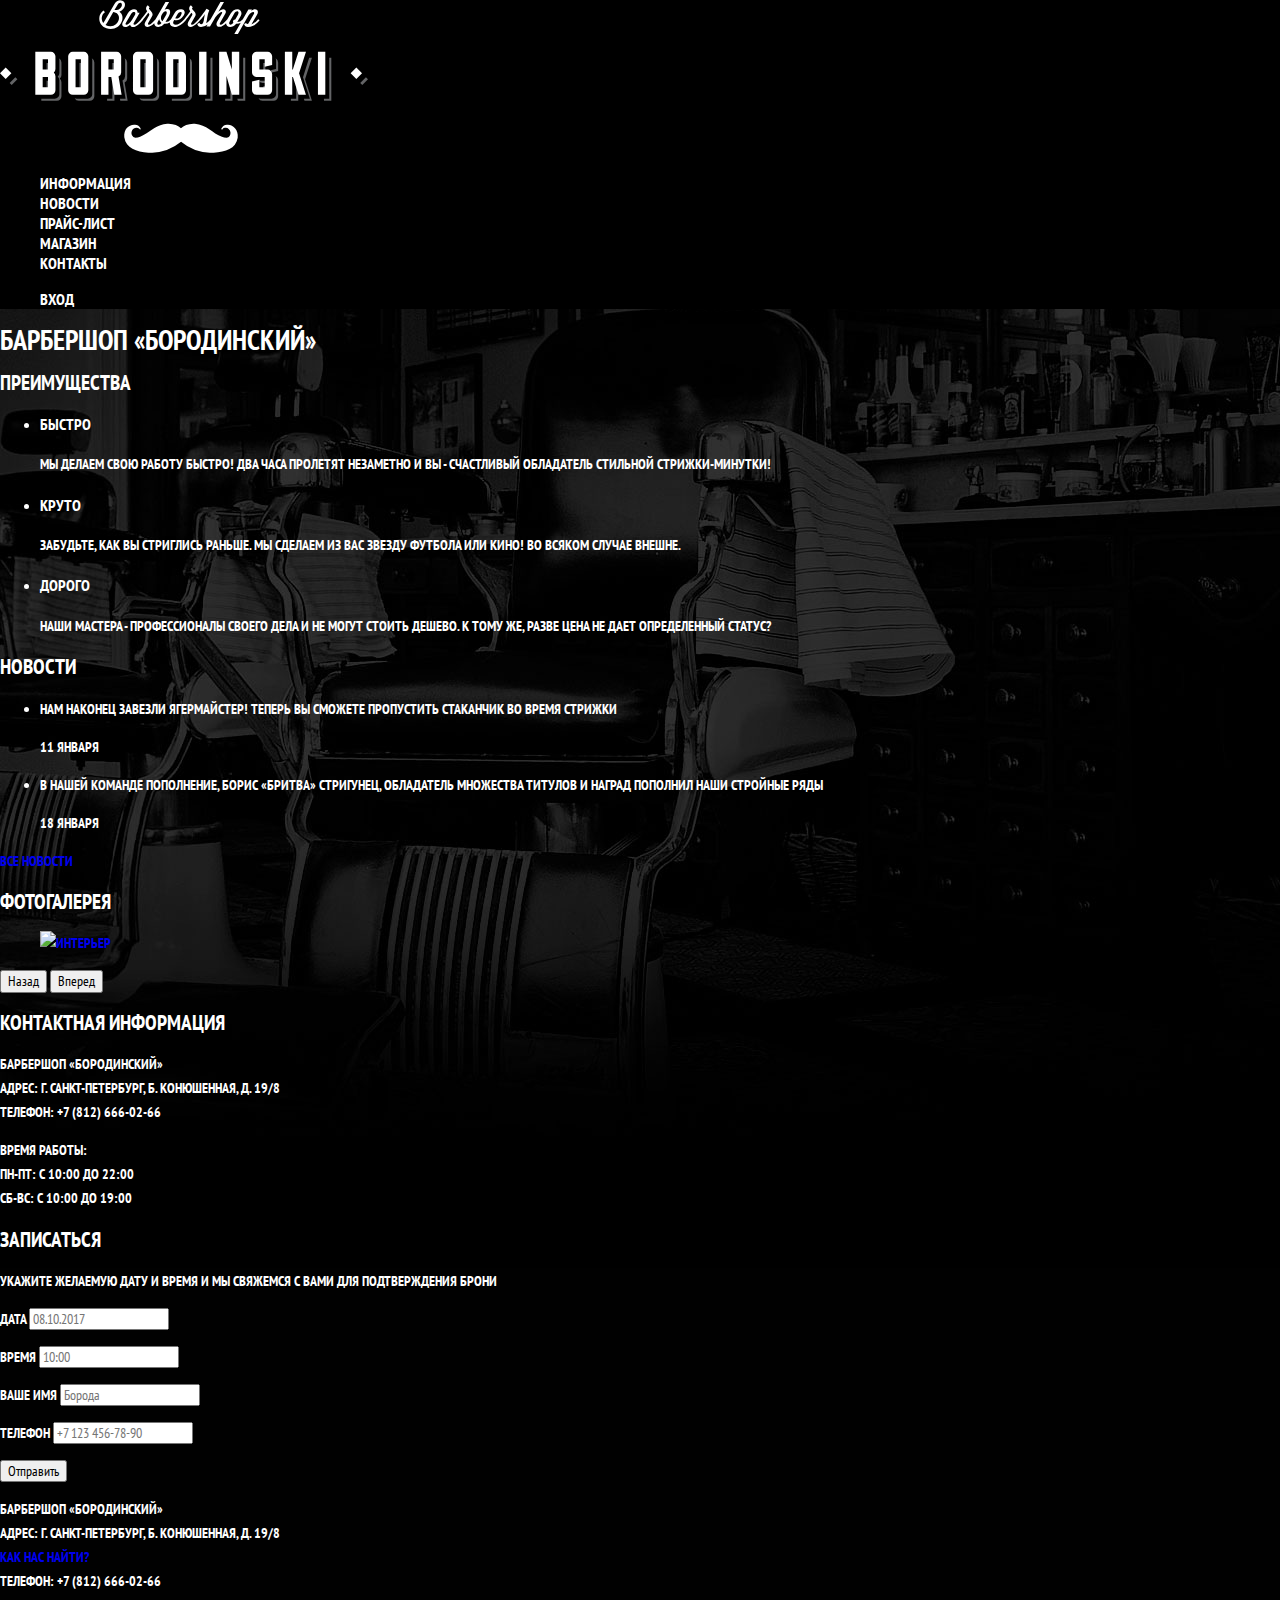
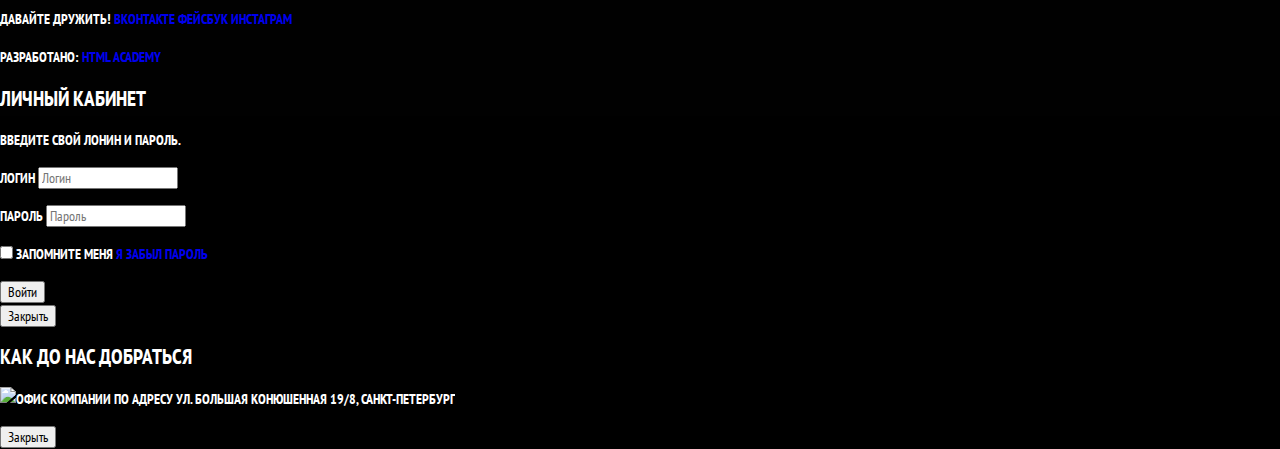
==== beards/index.html @ 330dd4fc "start css" ====
<!DOCTYPE html>
<html lang="ru">
    <head>
        <meta charset="utf-8">
        <title>Барбершоп Бородинский</title>
        <link href="https://fonts.googleapis.com/css?family=PT+Sans+Narrow:400,700&display=swap&subset=cyrillic" rel="stylesheet">
        <link href="css/normalize.css" rel="stylesheet">
        <link href="css/style.css" rel="stylesheet">
    </head>
    <body>
        <header class="main-header">
          <nav class="main-navigation">
              <a class="main-header-logo"> 
                <img src="img/index-logo.svg" width="368" height="153" alt="Логотип барбершопа «Бородинский»">
              </a>
              <ul class="site-navigation">
                  <li><a href="info.html">Информация</a></li>
                  <li><a href="news.html">Новости</a></li>
                  <li><a href="price.html">Прайс-лист</a></li>
                  <li><a href="catalog.html">Магазин</a></li>
                  <li><a href="contacts.html">Контакты</a></li>
              </ul>
              <ul class="user-navigation">
                  <li class="login-link"><a class="login-link" href="login.html">Вход</a></li>
              </ul>
          </nav>
           
        </header>
        <main class="container">
            
            <h1 class="visually-hidden">Барбершоп «Бородинский»</h1>
            
            <section class="features">
                <h2 class="visually-hidden">Преимущества</h2>
                <ul class="features-list">
                    <li class="features-item">
                        <h3>Быстро</h3>
                        <p>Мы делаем свою работу быстро! Два часа пролетят незаметно и вы - счастливый обладатель стильной стрижки-минутки!</p>
                    </li>
                     <li class="features-item">
                        <h3>Круто</h3>
                        <p>Забудьте, как вы стриглись раньше. Мы сделаем из вас звезду футбола или кино! Во всяком случае внешне.</p>
                    </li>
                     <li class="features-item">
                        <h3>Дорого</h3>
                        <p>Наши мастера - профессионалы своего дела и не могут стоить дешево. К тому же, разве цена не дает определенный статус?</p>
                    </li>
                </ul>
            </section>
            
            <section class="news">
            <h2>Новости</h2>
            <ul class="news-list">
                <li class="news-item">
                    <p>Нам наконец завезли Ягермайстер! Теперь вы сможете пропустить стаканчик во время стрижки</p>
                    <time datetime="2016-01-11">11 января</time>
                </li>
                <li class="news-item">
                    <p>В нашей команде пополнение, Борис «Бритва» Стригунец, обладатель множества титулов и наград пополнил наши стройные ряды</p>
                    <time datetime="2016-01-18">18 января</time>
                </li>
            </ul>
                <a class="button" href="news.html">Все новости</a>
            </section>
       
            <section class="gallery">
                <h2>Фотогалерея</h2>
                <figure class="gallery-content">
                    <a href="#"><img src="img/studio.jpg" width="286" height="164" alt="Интерьер"></a> 
                </figure>
                <button class="button gallery-button gallery-button-back" type="button">Назад</button>
                <button class="button gallery-button gallery-button-next" type="button">Вперед</button>
            </section>
            
            <section class="contacts">
                <h2>Контактная информация</h2>
                <p>
                    Барбершоп «Бородинский»<br>
                    Адрес: г. Санкт-Петербург, Б. Конюшенная, д. 19/8<br>
                    Телефон: +7 (812) 666-02-66
                </p>
                <p>
                    Время работы:<br>
                    пн-пт: с 10:00 до 22:00<br>
                    сб-вс: с 10:00 до 19:00
                </p>
            </section>
            
            <section class="appointment">
                <h2>Записаться</h2>
                <p class="appointment-info">
                    Укажите желаемую дату и время и мы свяжемся с вами для подтверждения брони
                </p>
                <form class="appointment-form" action="https://echo.htmlacademy.ru" method="post">
                    <p class="appointment-item">
                        <label for="appointment-date">Дата</label>
                        <input id="appointment-date" type="text" name="date" value="" placeholder="08.10.2017">
                    </p>
                    <p class="appointment-item">
                        <label for="appointment-time">Время</label>
                        <input id="appointment-time" type="text" name="time" value="" placeholder="10:00">
                    </p>
                    <p class="appointment-item">
                        <label for="appointment-name">Ваше имя</label>
                        <input id="appointment-name" type="text" name="name" value="" placeholder="Борода">
                    </p>
                    <p class="appointment-item">
                        <label for="appointment-phone">Телефон</label>
                        <input id="appointment-phone" type="tel" name="phone" value="" placeholder="+7 123 456-78-90">
                    </p>
                    <button class="button" type="submit">Отправить</button>
                </form>
            </section>
        </main>
        <footer class="main-footer">
            <p class="footer-contacts">
                Барбершоп «Бородинский»<br>
                Адрес: г. Санкт-Петербург, Б. Конюшенная, д. 19/8<br>
                <a href="map.html">Как нас найти?</a><br>
                Телефон: +7 (812) 666-02-66
            </p> 
            <div class="footer-social">
                <b>Давайте дружить!</b>
                <a class="social-button" href="#">Вконтакте</a>
                <a class="social-button" href="#">Фейсбук</a>
                <a class="social-button" href="#">Инстаграм</a>
            </div>
            <p class="footer-copyright">
                <b>Разработано:</b>
                <a class="button" href="https://htmlacademy.ru">HTML Academy</a>
            </p>
        </footer>
        <section class="modal modal-login">
            <h2>Личный кабинет</h2>
            <p>Введите свой лонин и пароль.</p>
            <form class="login-form" action="https://echo.htmlacademy.ru" method="post"> 
                <p>
                    <label class="visually-hidden" for="user-login">Логин</label>
                    <input class="login-icon-user" id="user-login" type="text" name="login" placeholder="Логин">
                </p>
                <p>
                    <label class="visually-hidden" for="user-password">Пароль</label> 
                    <input class="login-icon-passsword" id="user-password" type="password" name="password" placeholder="Пароль" >
                </p>
                <p class="login-password-info">
                    <label class="login-checkbox">
                    <input type="checkbox" name="remember" class="visually-hidden">
                    <span class="checkbox-indicator"></span>
                    Запомните меня</label>
                <a class="restore" href="#">Я забыл пароль</a>
                </p>
                <button class="button" type="submit">Войти</button>
            </form>
            <button class="modal-close" type="button">Закрыть</button>
        </section>
        
         <section class="modal modal-map">
            <h2 class="visually-hidden">Как до нас добраться</h2>
             <p>
                 <img src="img/map.jpg" width="780" height="560" alt="Офис компании по адресу ул. Большая конюшенная 19/8, Санкт-Петербург">
             </p>
            <button class="modal-close" type="button">Закрыть</button>
        </section>
    </body>
</html>
---- beards/css/style.css ----
body {
    margin: 0;
    padding: 0;
    
    font-family: "PT Sans Narrow", Arial, sans-serif;
    font-size: 14px;
    line-height: 24px;
    font-weight: 700;
    color: #ffffff;
    text-transform: uppercase;
    
    background-color: #000000;
    background-image: url("../img/bg.jpg");
    background-position: top center;
    background-repeat: no-repeat;
}
    
a {
    text-decoration: none;
}

.main-navigation {
    font-size: 16px;
    line-height: 20px;
    color: #ffffff;
    
    background-color: #000000;
}

.site-navigation,
.user-navigation {
    list-style: none;
}

.site-navigation a,
.user-navigation a {
    color: #ffffff;
}

.site-navigation a:hover,
.site-navigation a:focus,
.user-navigation a:hover,
.user-navigation a:focus {
    background-color: #242424;
}
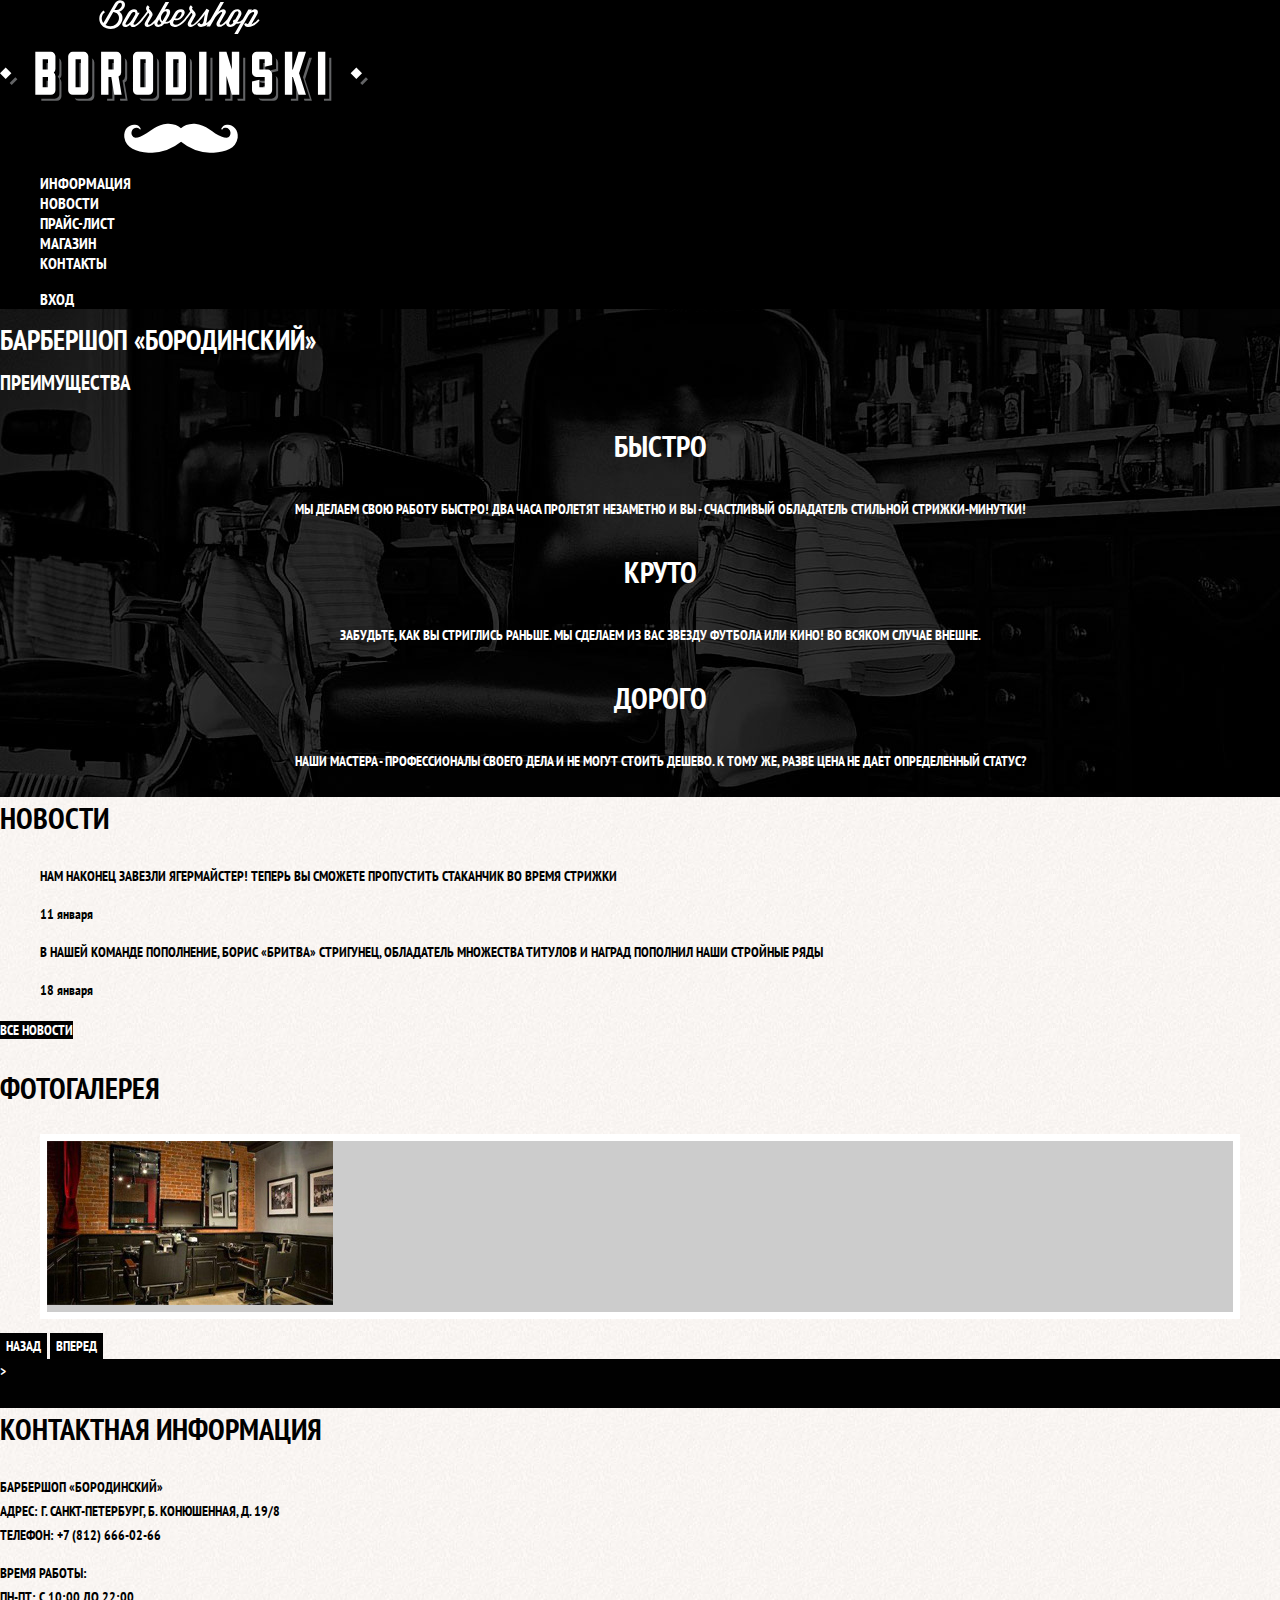
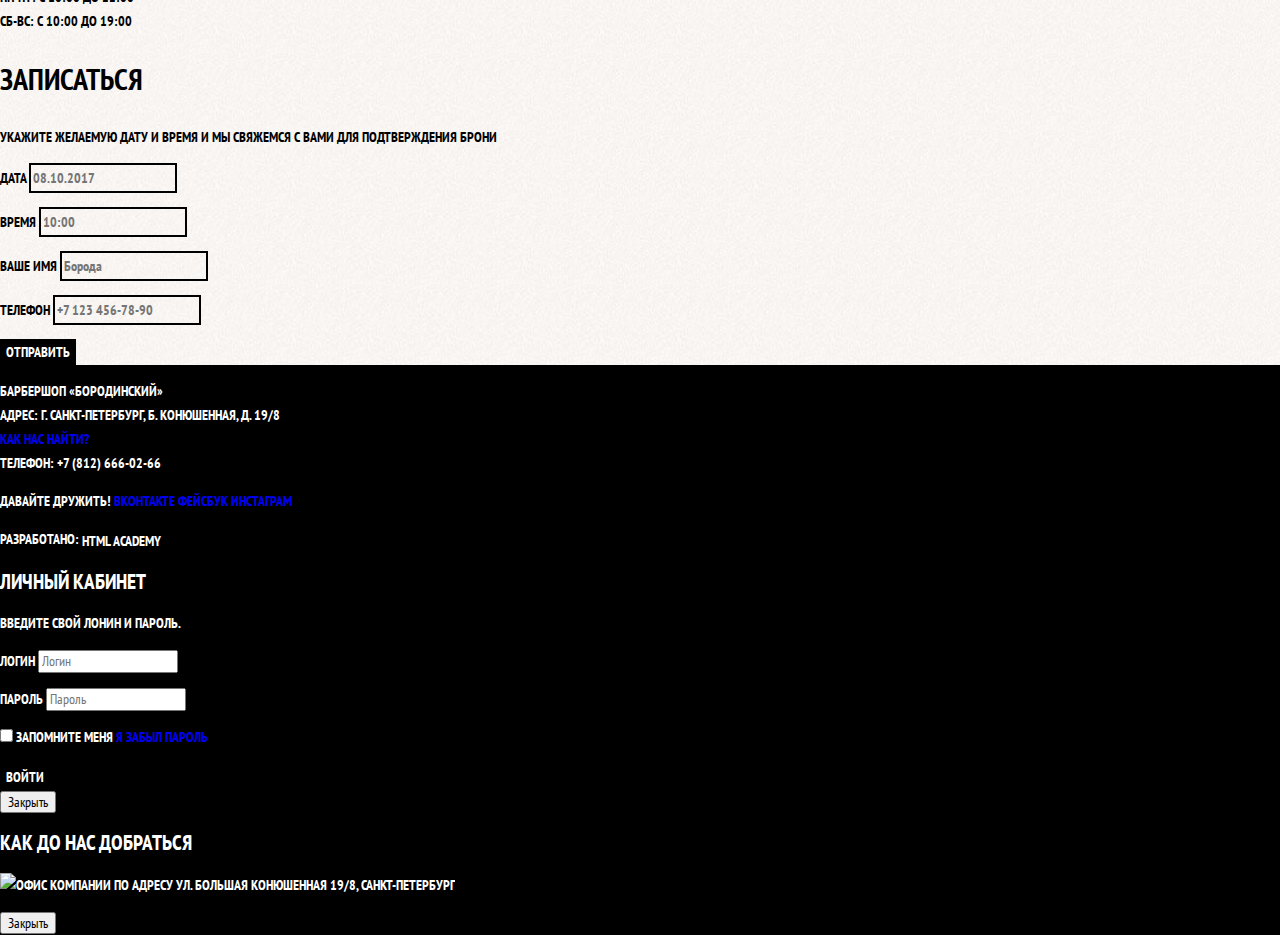
==== commit 1d13e4f4: "css1-2" ====
--- a/beards/index.html
+++ b/beards/index.html
@@ -48,6 +48,7 @@
                 </ul>
             </section>
             
+        <div class="index-columns">    
             <section class="news">
             <h2>Новости</h2>
             <ul class="news-list">
@@ -71,7 +72,8 @@
                 <button class="button gallery-button gallery-button-back" type="button">Назад</button>
                 <button class="button gallery-button gallery-button-next" type="button">Вперед</button>
             </section>
-            
+        </div>> 
+        <div class="index-columns">   
             <section class="contacts">
                 <h2>Контактная информация</h2>
                 <p>
@@ -111,6 +113,7 @@
                     <button class="button" type="submit">Отправить</button>
                 </form>
             </section>
+            </div>
         </main>
         <footer class="main-footer">
             <p class="footer-contacts">
--- a/beards/css/style.css
+++ b/beards/css/style.css
@@ -17,6 +17,23 @@
     
 a {
     text-decoration: none;
+}
+
+.button {
+    font: inherit;
+    text-align: center;
+    color: #ffffff;
+    vertical-align: middle;
+    text-transform: uppercase;
+
+    background-color: #000000;
+    border: none;
+}
+
+.button:hover,
+.button:focus,
+.button:active {
+    background-color: #663d15;
 }
 
 .main-navigation {
@@ -42,4 +59,55 @@
 .user-navigation a:hover,
 .user-navigation a:focus {
     background-color: #242424;
+}
+
+.features-list {
+    list-style: none;
+}
+
+.features-item {
+    text-align: center;
+}
+
+.features-item h3{
+    font-size: 30px;
+    line-height: 42px;
+}
+
+.index-columns {
+    color: #000000;
+
+    background-color: #f8f5f2;
+    background-image: url("../img/pattern-light.jpg");
+    background-position: 0 0;
+    background-repeat: repeat;
+}
+
+.index-columns h2 {
+    font-size: 30px;
+    line-height: 42px;
+}
+
+.news-list {
+    list-style: none;
+}
+
+.news-item time {
+    text-transform: none;
+}
+
+.gallery-content {
+    background-color: #cccccc;
+    border: 7px solid #ffffff;
+}
+
+.appointment-item input {
+    font:inherit;
+
+    background-color: transparent;
+    border: 2px solid #000000;
+}
+
+.appointment-item input:focus {
+    border-color: #663d15;
 }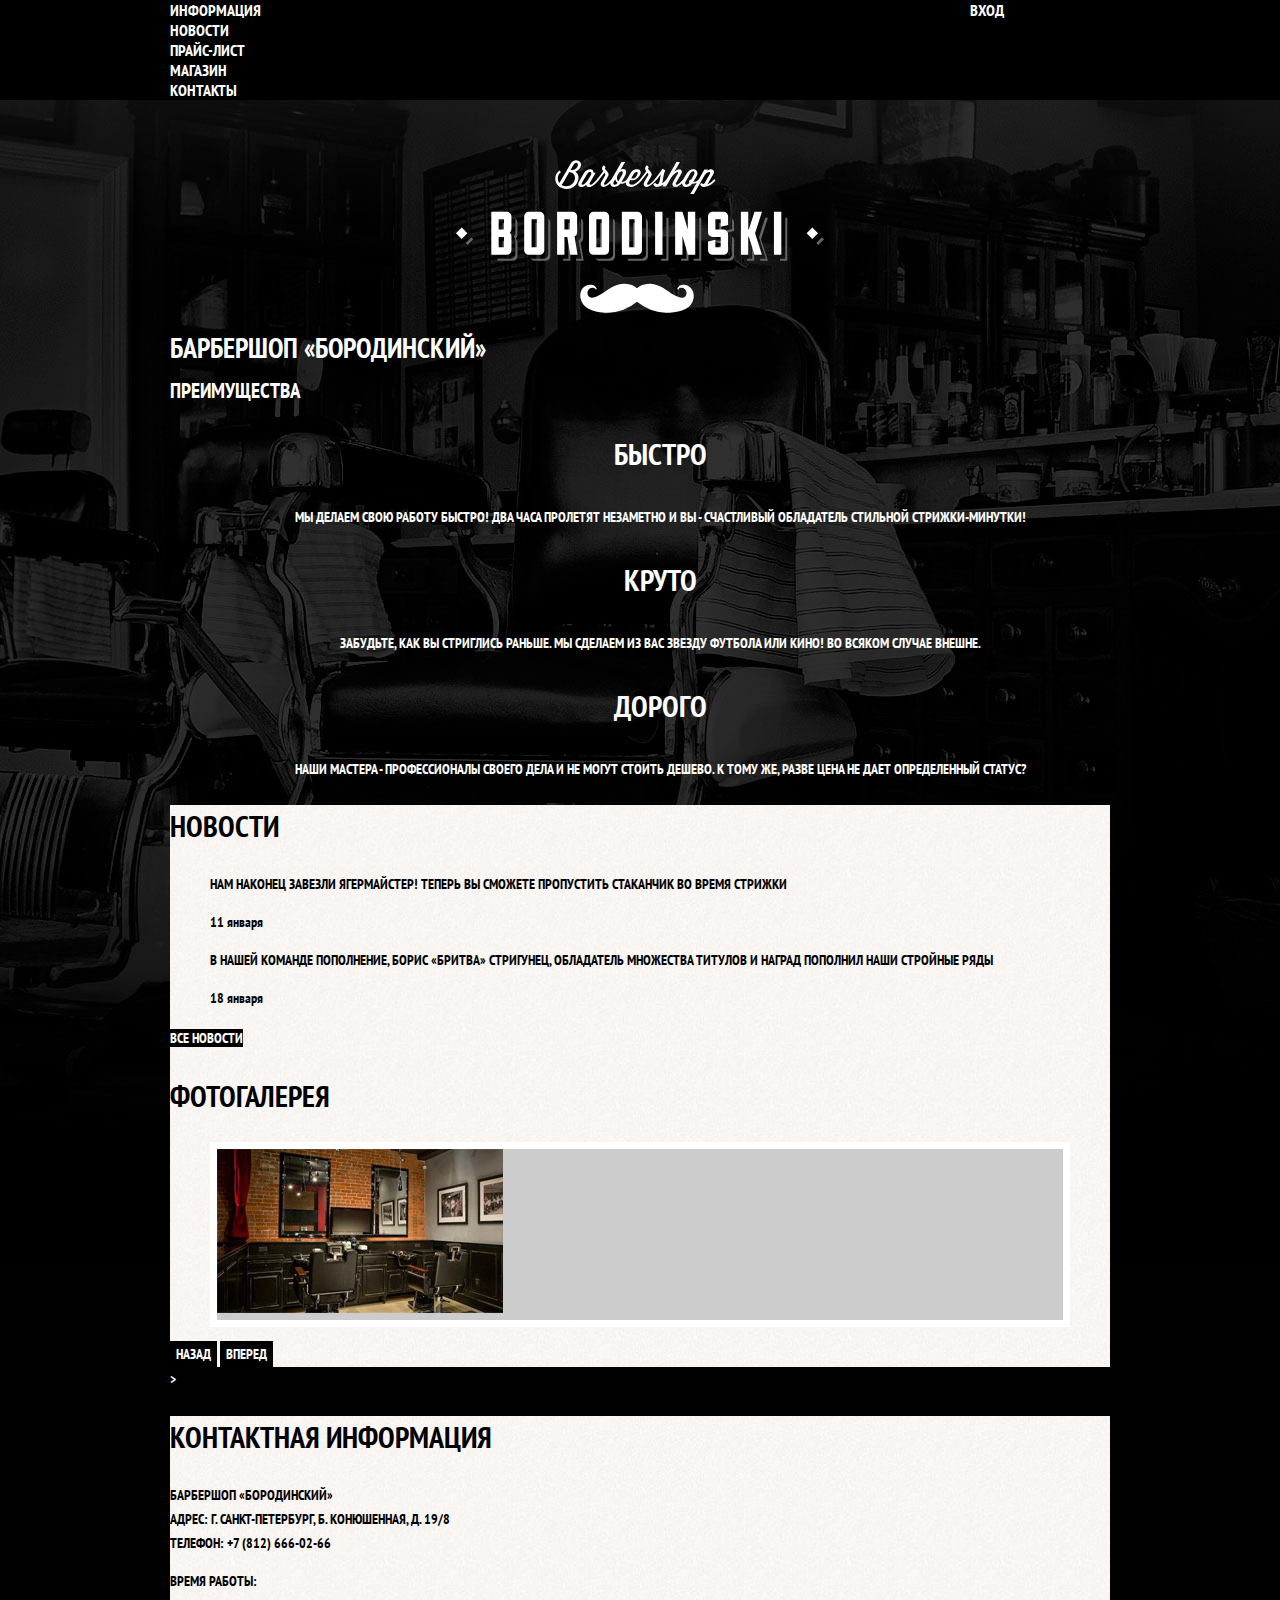
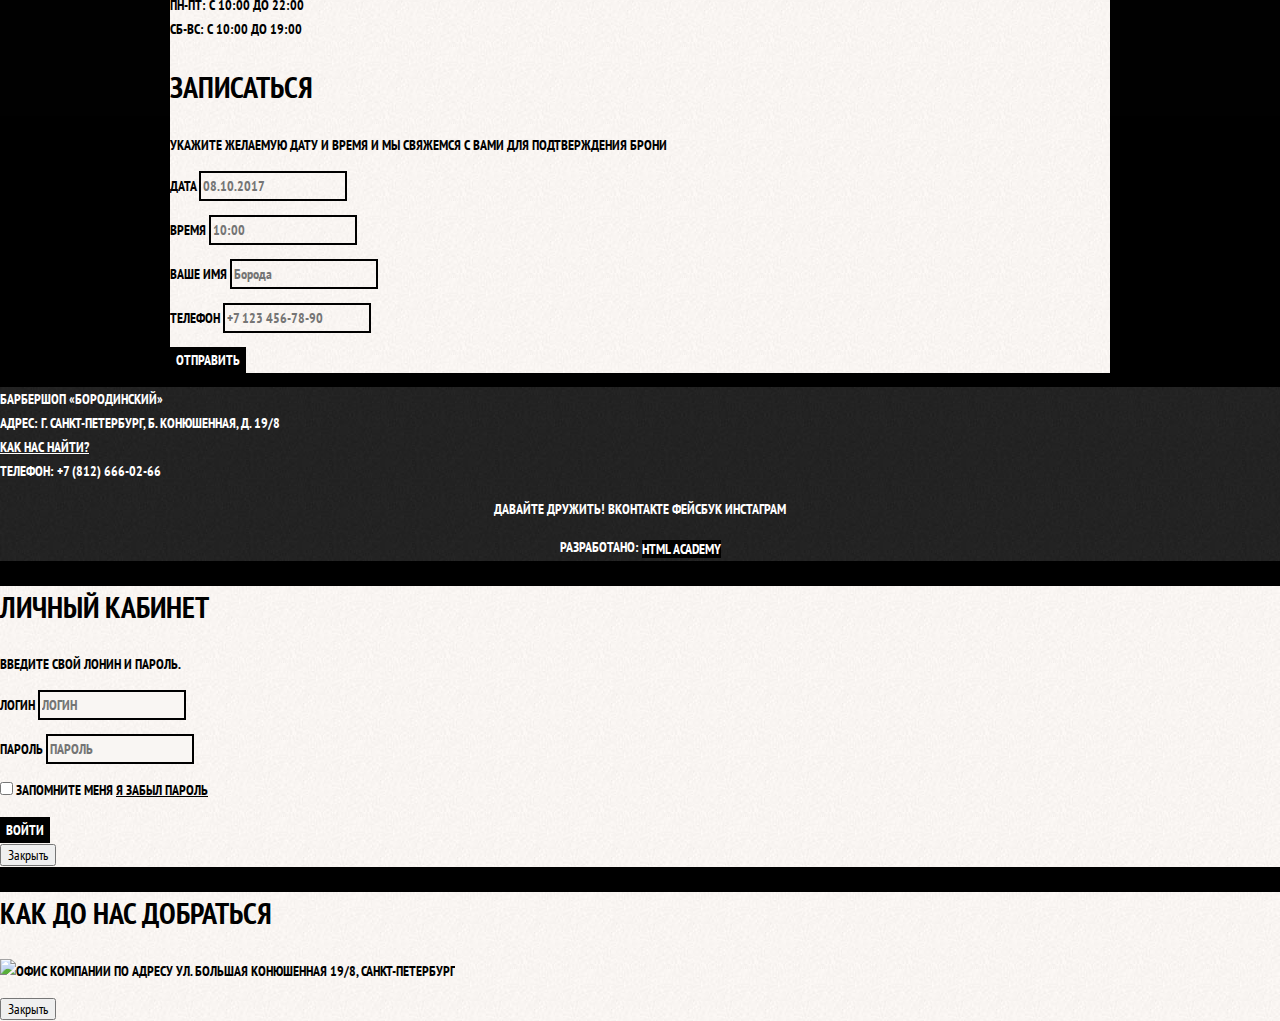
==== commit 02cd7c50: "flex1" ====
--- a/beards/index.html
+++ b/beards/index.html
@@ -1,168 +1,259 @@
 <!DOCTYPE html>
 <html lang="ru">
-    <head>
-        <meta charset="utf-8">
-        <title>Барбершоп Бородинский</title>
-        <link href="https://fonts.googleapis.com/css?family=PT+Sans+Narrow:400,700&display=swap&subset=cyrillic" rel="stylesheet">
-        <link href="css/normalize.css" rel="stylesheet">
-        <link href="css/style.css" rel="stylesheet">
-    </head>
-    <body>
-        <header class="main-header">
-          <nav class="main-navigation">
-              <a class="main-header-logo"> 
-                <img src="img/index-logo.svg" width="368" height="153" alt="Логотип барбершопа «Бородинский»">
-              </a>
-              <ul class="site-navigation">
-                  <li><a href="info.html">Информация</a></li>
-                  <li><a href="news.html">Новости</a></li>
-                  <li><a href="price.html">Прайс-лист</a></li>
-                  <li><a href="catalog.html">Магазин</a></li>
-                  <li><a href="contacts.html">Контакты</a></li>
-              </ul>
-              <ul class="user-navigation">
-                  <li class="login-link"><a class="login-link" href="login.html">Вход</a></li>
-              </ul>
-          </nav>
-           
-        </header>
-        <main class="container">
-            
-            <h1 class="visually-hidden">Барбершоп «Бородинский»</h1>
-            
-            <section class="features">
-                <h2 class="visually-hidden">Преимущества</h2>
-                <ul class="features-list">
-                    <li class="features-item">
-                        <h3>Быстро</h3>
-                        <p>Мы делаем свою работу быстро! Два часа пролетят незаметно и вы - счастливый обладатель стильной стрижки-минутки!</p>
-                    </li>
-                     <li class="features-item">
-                        <h3>Круто</h3>
-                        <p>Забудьте, как вы стриглись раньше. Мы сделаем из вас звезду футбола или кино! Во всяком случае внешне.</p>
-                    </li>
-                     <li class="features-item">
-                        <h3>Дорого</h3>
-                        <p>Наши мастера - профессионалы своего дела и не могут стоить дешево. К тому же, разве цена не дает определенный статус?</p>
-                    </li>
-                </ul>
-            </section>
-            
-        <div class="index-columns">    
-            <section class="news">
-            <h2>Новости</h2>
-            <ul class="news-list">
-                <li class="news-item">
-                    <p>Нам наконец завезли Ягермайстер! Теперь вы сможете пропустить стаканчик во время стрижки</p>
-                    <time datetime="2016-01-11">11 января</time>
-                </li>
-                <li class="news-item">
-                    <p>В нашей команде пополнение, Борис «Бритва» Стригунец, обладатель множества титулов и наград пополнил наши стройные ряды</p>
-                    <time datetime="2016-01-18">18 января</time>
-                </li>
-            </ul>
-                <a class="button" href="news.html">Все новости</a>
-            </section>
-       
-            <section class="gallery">
-                <h2>Фотогалерея</h2>
-                <figure class="gallery-content">
-                    <a href="#"><img src="img/studio.jpg" width="286" height="164" alt="Интерьер"></a> 
-                </figure>
-                <button class="button gallery-button gallery-button-back" type="button">Назад</button>
-                <button class="button gallery-button gallery-button-next" type="button">Вперед</button>
-            </section>
-        </div>> 
-        <div class="index-columns">   
-            <section class="contacts">
-                <h2>Контактная информация</h2>
-                <p>
-                    Барбершоп «Бородинский»<br>
-                    Адрес: г. Санкт-Петербург, Б. Конюшенная, д. 19/8<br>
-                    Телефон: +7 (812) 666-02-66
-                </p>
-                <p>
-                    Время работы:<br>
-                    пн-пт: с 10:00 до 22:00<br>
-                    сб-вс: с 10:00 до 19:00
-                </p>
-            </section>
-            
-            <section class="appointment">
-                <h2>Записаться</h2>
-                <p class="appointment-info">
-                    Укажите желаемую дату и время и мы свяжемся с вами для подтверждения брони
-                </p>
-                <form class="appointment-form" action="https://echo.htmlacademy.ru" method="post">
-                    <p class="appointment-item">
-                        <label for="appointment-date">Дата</label>
-                        <input id="appointment-date" type="text" name="date" value="" placeholder="08.10.2017">
-                    </p>
-                    <p class="appointment-item">
-                        <label for="appointment-time">Время</label>
-                        <input id="appointment-time" type="text" name="time" value="" placeholder="10:00">
-                    </p>
-                    <p class="appointment-item">
-                        <label for="appointment-name">Ваше имя</label>
-                        <input id="appointment-name" type="text" name="name" value="" placeholder="Борода">
-                    </p>
-                    <p class="appointment-item">
-                        <label for="appointment-phone">Телефон</label>
-                        <input id="appointment-phone" type="tel" name="phone" value="" placeholder="+7 123 456-78-90">
-                    </p>
-                    <button class="button" type="submit">Отправить</button>
-                </form>
-            </section>
-            </div>
-        </main>
-        <footer class="main-footer">
-            <p class="footer-contacts">
-                Барбершоп «Бородинский»<br>
-                Адрес: г. Санкт-Петербург, Б. Конюшенная, д. 19/8<br>
-                <a href="map.html">Как нас найти?</a><br>
-                Телефон: +7 (812) 666-02-66
-            </p> 
-            <div class="footer-social">
-                <b>Давайте дружить!</b>
-                <a class="social-button" href="#">Вконтакте</a>
-                <a class="social-button" href="#">Фейсбук</a>
-                <a class="social-button" href="#">Инстаграм</a>
-            </div>
-            <p class="footer-copyright">
-                <b>Разработано:</b>
-                <a class="button" href="https://htmlacademy.ru">HTML Academy</a>
-            </p>
-        </footer>
-        <section class="modal modal-login">
-            <h2>Личный кабинет</h2>
-            <p>Введите свой лонин и пароль.</p>
-            <form class="login-form" action="https://echo.htmlacademy.ru" method="post"> 
-                <p>
-                    <label class="visually-hidden" for="user-login">Логин</label>
-                    <input class="login-icon-user" id="user-login" type="text" name="login" placeholder="Логин">
-                </p>
-                <p>
-                    <label class="visually-hidden" for="user-password">Пароль</label> 
-                    <input class="login-icon-passsword" id="user-password" type="password" name="password" placeholder="Пароль" >
-                </p>
-                <p class="login-password-info">
-                    <label class="login-checkbox">
-                    <input type="checkbox" name="remember" class="visually-hidden">
-                    <span class="checkbox-indicator"></span>
-                    Запомните меня</label>
-                <a class="restore" href="#">Я забыл пароль</a>
-                </p>
-                <button class="button" type="submit">Войти</button>
-            </form>
-            <button class="modal-close" type="button">Закрыть</button>
-        </section>
-        
-         <section class="modal modal-map">
-            <h2 class="visually-hidden">Как до нас добраться</h2>
-             <p>
-                 <img src="img/map.jpg" width="780" height="560" alt="Офис компании по адресу ул. Большая конюшенная 19/8, Санкт-Петербург">
-             </p>
-            <button class="modal-close" type="button">Закрыть</button>
-        </section>
-    </body>
+  <head>
+    <meta charset="utf-8" />
+    <title>Барбершоп Бородинский</title>
+    <link
+      href="https://fonts.googleapis.com/css?family=PT+Sans+Narrow:400,700&display=swap&subset=cyrillic"
+      rel="stylesheet"
+    />
+    <link href="css/normalize.css" rel="stylesheet" />
+    <link href="css/style.css" rel="stylesheet" />
+  </head>
+  <body>
+    <header class="main-header">
+      <nav class="main-navigation">
+        <a class="main-header-logo">
+          <img
+            src="img/index-logo.svg"
+            width="368"
+            height="153"
+            alt="Логотип барбершопа «Бородинский»"
+          />
+        </a>
+          <div class="main-navigation-wrapper">
+            <div class="container">
+        <ul class="site-navigation">
+          <li><a href="info.html">Информация</a></li>
+          <li><a href="news.html">Новости</a></li>
+          <li><a href="price.html">Прайс-лист</a></li>
+          <li><a href="catalog.html">Магазин</a></li>
+          <li><a href="contacts.html">Контакты</a></li>
+        </ul>
+        <ul class="user-navigation">
+          <li class="login-link">
+            <a class="login-link" href="login.html">Вход</a>
+          </li>
+        </ul>
+          </div>
+        </div>
+      </nav>
+    </header>
+    <main class="container">
+      <h1 class="visually-hidden">Барбершоп «Бородинский»</h1>
+
+      <section class="features">
+        <h2 class="visually-hidden">Преимущества</h2>
+        <ul class="features-list">
+          <li class="features-item">
+            <h3>Быстро</h3>
+            <p>
+              Мы делаем свою работу быстро! Два часа пролетят незаметно и вы -
+              счастливый обладатель стильной стрижки-минутки!
+            </p>
+          </li>
+          <li class="features-item">
+            <h3>Круто</h3>
+            <p>
+              Забудьте, как вы стриглись раньше. Мы сделаем из вас звезду
+              футбола или кино! Во всяком случае внешне.
+            </p>
+          </li>
+          <li class="features-item">
+            <h3>Дорого</h3>
+            <p>
+              Наши мастера - профессионалы своего дела и не могут стоить дешево.
+              К тому же, разве цена не дает определенный статус?
+            </p>
+          </li>
+        </ul>
+      </section>
+
+      <div class="index-columns">
+        <section class="news">
+          <h2>Новости</h2>
+          <ul class="news-list">
+            <li class="news-item">
+              <p>
+                Нам наконец завезли Ягермайстер! Теперь вы сможете пропустить
+                стаканчик во время стрижки
+              </p>
+              <time datetime="2016-01-11">11 января</time>
+            </li>
+            <li class="news-item">
+              <p>
+                В нашей команде пополнение, Борис «Бритва» Стригунец, обладатель
+                множества титулов и наград пополнил наши стройные ряды
+              </p>
+              <time datetime="2016-01-18">18 января</time>
+            </li>
+          </ul>
+          <a class="button" href="news.html">Все новости</a>
+        </section>
+
+        <section class="gallery">
+          <h2>Фотогалерея</h2>
+          <figure class="gallery-content">
+            <a href="#"
+              ><img src="img/studio.jpg" width="286" height="164" alt="Интерьер"
+            /></a>
+          </figure>
+          <button
+            class="button gallery-button gallery-button-back"
+            type="button"
+          >
+            Назад
+          </button>
+          <button
+            class="button gallery-button gallery-button-next"
+            type="button"
+          >
+            Вперед
+          </button>
+        </section>
+      </div>
+      >
+      <div class="index-columns">
+        <section class="contacts">
+          <h2>Контактная информация</h2>
+          <p>
+            Барбершоп «Бородинский»<br />
+            Адрес: г. Санкт-Петербург, Б. Конюшенная, д. 19/8<br />
+            Телефон: +7 (812) 666-02-66
+          </p>
+          <p>
+            Время работы:<br />
+            пн-пт: с 10:00 до 22:00<br />
+            сб-вс: с 10:00 до 19:00
+          </p>
+        </section>
+
+        <section class="appointment">
+          <h2>Записаться</h2>
+          <p class="appointment-info">
+            Укажите желаемую дату и время и мы свяжемся с вами для подтверждения
+            брони
+          </p>
+          <form
+            class="appointment-form"
+            action="https://echo.htmlacademy.ru"
+            method="post"
+          >
+            <p class="appointment-item">
+              <label for="appointment-date">Дата</label>
+              <input
+                id="appointment-date"
+                type="text"
+                name="date"
+                value=""
+                placeholder="08.10.2017"
+              />
+            </p>
+            <p class="appointment-item">
+              <label for="appointment-time">Время</label>
+              <input
+                id="appointment-time"
+                type="text"
+                name="time"
+                value=""
+                placeholder="10:00"
+              />
+            </p>
+            <p class="appointment-item">
+              <label for="appointment-name">Ваше имя</label>
+              <input
+                id="appointment-name"
+                type="text"
+                name="name"
+                value=""
+                placeholder="Борода"
+              />
+            </p>
+            <p class="appointment-item">
+              <label for="appointment-phone">Телефон</label>
+              <input
+                id="appointment-phone"
+                type="tel"
+                name="phone"
+                value=""
+                placeholder="+7 123 456-78-90"
+              />
+            </p>
+            <button class="button" type="submit">Отправить</button>
+          </form>
+        </section>
+      </div>
+    </main>
+    <footer class="main-footer">
+      <p class="footer-contacts">
+        Барбершоп «Бородинский»<br />
+        Адрес: г. Санкт-Петербург, Б. Конюшенная, д. 19/8<br />
+        <a href="map.html">Как нас найти?</a><br />
+        Телефон: +7 (812) 666-02-66
+      </p>
+      <div class="footer-social">
+        <b>Давайте дружить!</b>
+        <a class="social-button" href="#">Вконтакте</a>
+        <a class="social-button" href="#">Фейсбук</a>
+        <a class="social-button" href="#">Инстаграм</a>
+      </div>
+      <p class="footer-copyright">
+        <b>Разработано:</b>
+        <a class="button" href="https://htmlacademy.ru">HTML Academy</a>
+      </p>
+    </footer>
+    <section class="modal modal-login">
+      <h2>Личный кабинет</h2>
+      <p>Введите свой лонин и пароль.</p>
+      <form
+        class="login-form"
+        action="https://echo.htmlacademy.ru"
+        method="post"
+      >
+        <p>
+          <label class="visually-hidden" for="user-login">Логин</label>
+          <input
+            class="login-icon-user"
+            id="user-login"
+            type="text"
+            name="login"
+            placeholder="Логин"
+          />
+        </p>
+        <p>
+          <label class="visually-hidden" for="user-password">Пароль</label>
+          <input
+            class="login-icon-passsword"
+            id="user-password"
+            type="password"
+            name="password"
+            placeholder="Пароль"
+          />
+        </p>
+        <p class="login-password-info">
+          <label class="login-checkbox">
+            <input type="checkbox" name="remember" class="visually-hidden" />
+            <span class="checkbox-indicator"></span>
+            Запомните меня</label
+          >
+          <a class="restore" href="#">Я забыл пароль</a>
+        </p>
+        <button class="button" type="submit">Войти</button>
+      </form>
+      <button class="modal-close" type="button">Закрыть</button>
+    </section>
+
+    <section class="modal modal-map">
+      <h2 class="visually-hidden">Как до нас добраться</h2>
+      <p>
+        <img
+          src="img/map.jpg"
+          width="780"
+          height="560"
+          alt="Офис компании по адресу ул. Большая конюшенная 19/8, Санкт-Петербург"
+        />
+      </p>
+      <button class="modal-close" type="button">Закрыть</button>
+    </section>
+  </body>
 </html>
--- a/beards/css/style.css
+++ b/beards/css/style.css
@@ -14,6 +14,14 @@
     background-position: top center;
     background-repeat: no-repeat;
 }
+
+.inner-page {
+    color: #000000;
+    background-color: #f9f6f3;
+    background-image: url(../img/pattern-light.jpg);
+    background-position: 0 0;
+    background-repeat: repeat;
+}
     
 a {
     text-decoration: none;
@@ -28,6 +36,9 @@
 
     background-color: #000000;
     border: none;
+}
+.main-header-logo {
+    order:2;
 }
 
 .button:hover,
@@ -37,15 +48,40 @@
 }
 
 .main-navigation {
+    display: flex;
+    flex-direction: column;
+    align-items: center;
     font-size: 16px;
     line-height: 20px;
-    color: #ffffff;
-    
+    color: #ffffff;    
+}
+.main-navigation-wrapper {
+    width: 100%;
+    margin-bottom: 60px;
     background-color: #000000;
 }
 
-.site-navigation,
+.main-navigation-wrapper .container{
+    display: flex;
+    justify-content: space-between;
+}
+.container {
+    width:940px;
+    margin: 0 auto;
+    padding: 0 10px;
+}
+
+.site-navigation {
+    margin:0;
+    padding:0;
+    width:620px;
+    list-style: none;
+}
+
 .user-navigation {
+    margin:0;
+    padding:0;
+    width: 140px;
     list-style: none;
 }
 
@@ -83,6 +119,7 @@
     background-repeat: repeat;
 }
 
+
 .index-columns h2 {
     font-size: 30px;
     line-height: 42px;
@@ -110,4 +147,225 @@
 
 .appointment-item input:focus {
     border-color: #663d15;
-}+}
+
+.page-title {
+    font-size: 30px;
+    line-height: 42px;
+}
+
+.breadcrumbs a {
+    color: #000000;
+}
+
+.breadcrumbs a:hover,
+.breadcrumbs a:focus {
+    text-decoration: underline;
+}
+
+.breadcrumbs-current {
+    color: #aba9a7;
+}
+
+.filter fieldset {
+    border: none;
+}
+
+.filter legend {
+    font-size: 24px;
+    line-height: 30pxl
+}
+
+.filter ul {
+    list-style: none;
+    line-height: 18px;
+}
+
+.filter-input:hover + label,
+.filter-input:focus + label {
+    color: #663d15;
+}
+
+.filter-input:disabled + label {
+    color: #000000;
+    opacity: 0.5
+}
+
+.catalog-list {
+    list-style: none;
+}
+.catalog-item {
+    background-color: #f8f8f8;
+    box-shadow: 0 0 10px rgba(0,0,0,0.1);
+}
+
+.catalog-item:hover {
+    box-shadow: 0 0 10px rgba(0,0,0,0.2);
+}
+
+.catalog-item a {
+    color: #000000;
+}
+
+.catalog-item h3 {
+    font-size: 14px;
+    line-height: 18px;
+}
+
+.catalog-category {
+    text-transform: none;
+}
+
+.product-photo-preview {
+    list-style: none;
+}
+
+.catalog-item-price b {
+    font-size: 14px;
+    line-height: 20px;
+    text-align: center;
+    
+    background-color: #e5e5e5;
+}
+
+.catalog-item-price .button {
+    line-height: 20px;
+    color: #ffffff;
+}
+
+.pagination-list {
+    list-style: none;
+}
+
+.pagination-item a {
+    color: #ffffff;
+    background-color: #000000;
+}
+
+.pagination-item a:hover,
+.pagination-item a:focus,
+.pagination-item a:active {
+    background-color: #663d15;
+}
+
+.pagination-item-current a {
+    color: #000000;
+    background-color: #ffffff;
+}
+
+.pagination-item-current a:hover,
+.pagination-item-current a:focus,
+.pagination-item-current a:active {
+    color: #000000;
+    background-color: #ffffff;
+}
+
+.product-photo-preview li {
+    box-shadow: 0 0 10px 2px rgba(0, 0, 0, 0.1);
+}
+
+.product-photo-full {
+    box-shadow: 0 0 10px 2px rgba(0, 0, 0, 0.1);
+}
+
+.product-article {
+    text-align: right;
+    color: #aeaeae;
+}
+
+.product-price b {
+    line-height: 20px;
+    text-align: center;
+    background-color: #e5e5e5;
+}
+
+.product-info h3 {
+    font-size: 24px;
+    line-height: 30px;
+}
+
+.product-info ul {
+    list-style: none;
+}
+
+.main-footer {
+    color: #ffffff;
+    background-color: #212121;
+    background-image: url("../img/pattern-dark.jpg");
+    background-position: 0 0;
+    background-repeat: repeat;
+}
+
+.footer-contacts a {
+    color: #ffffff;
+    text-decoration: underline;
+}
+
+.footer-contacts a:hover,
+.footer-contacts a:focus {
+    text-decoration: none
+}
+
+.footer-social {
+    text-align: center;
+}
+
+.footer-social ul {
+    list-style: none;
+}
+
+.social-button {
+    color: #ffffff;
+}
+
+.footer-copyright {
+    text-align: center;
+}
+
+.footer-copyright .button:hover,
+.footer-copyright .button:focus {
+    color: #000000;
+    
+    background-color: #ffffff;
+}
+
+.modal {
+    color: #000000;
+    background-color: #f8f3f0;
+    background-image: url("../img/pattern-light.jpg");
+    background-position: 0 0;
+    background-repeat: repeat;
+}
+
+.modal h2{
+    font-size: 30px;
+    line-height: 42px;
+}
+
+.login-form input[type="text"],
+.login-form input[type="password"]{
+    font: inherit;
+    color: #000000;
+    text-transform: uppercase;
+    background-color: #f9f6f3;
+    border: 2px solid #000000;
+}
+
+.login-form input:focus{
+    border-color: #663d15;
+}
+
+.login-checkbox:hover,
+.login-checkbox:focus {
+    color: #663d15;
+}
+
+.restore {
+    color: #000000;
+    text-decoration: underline;
+}
+
+.restore:hover,
+.restore:focus {
+    text-decoration: none
+}
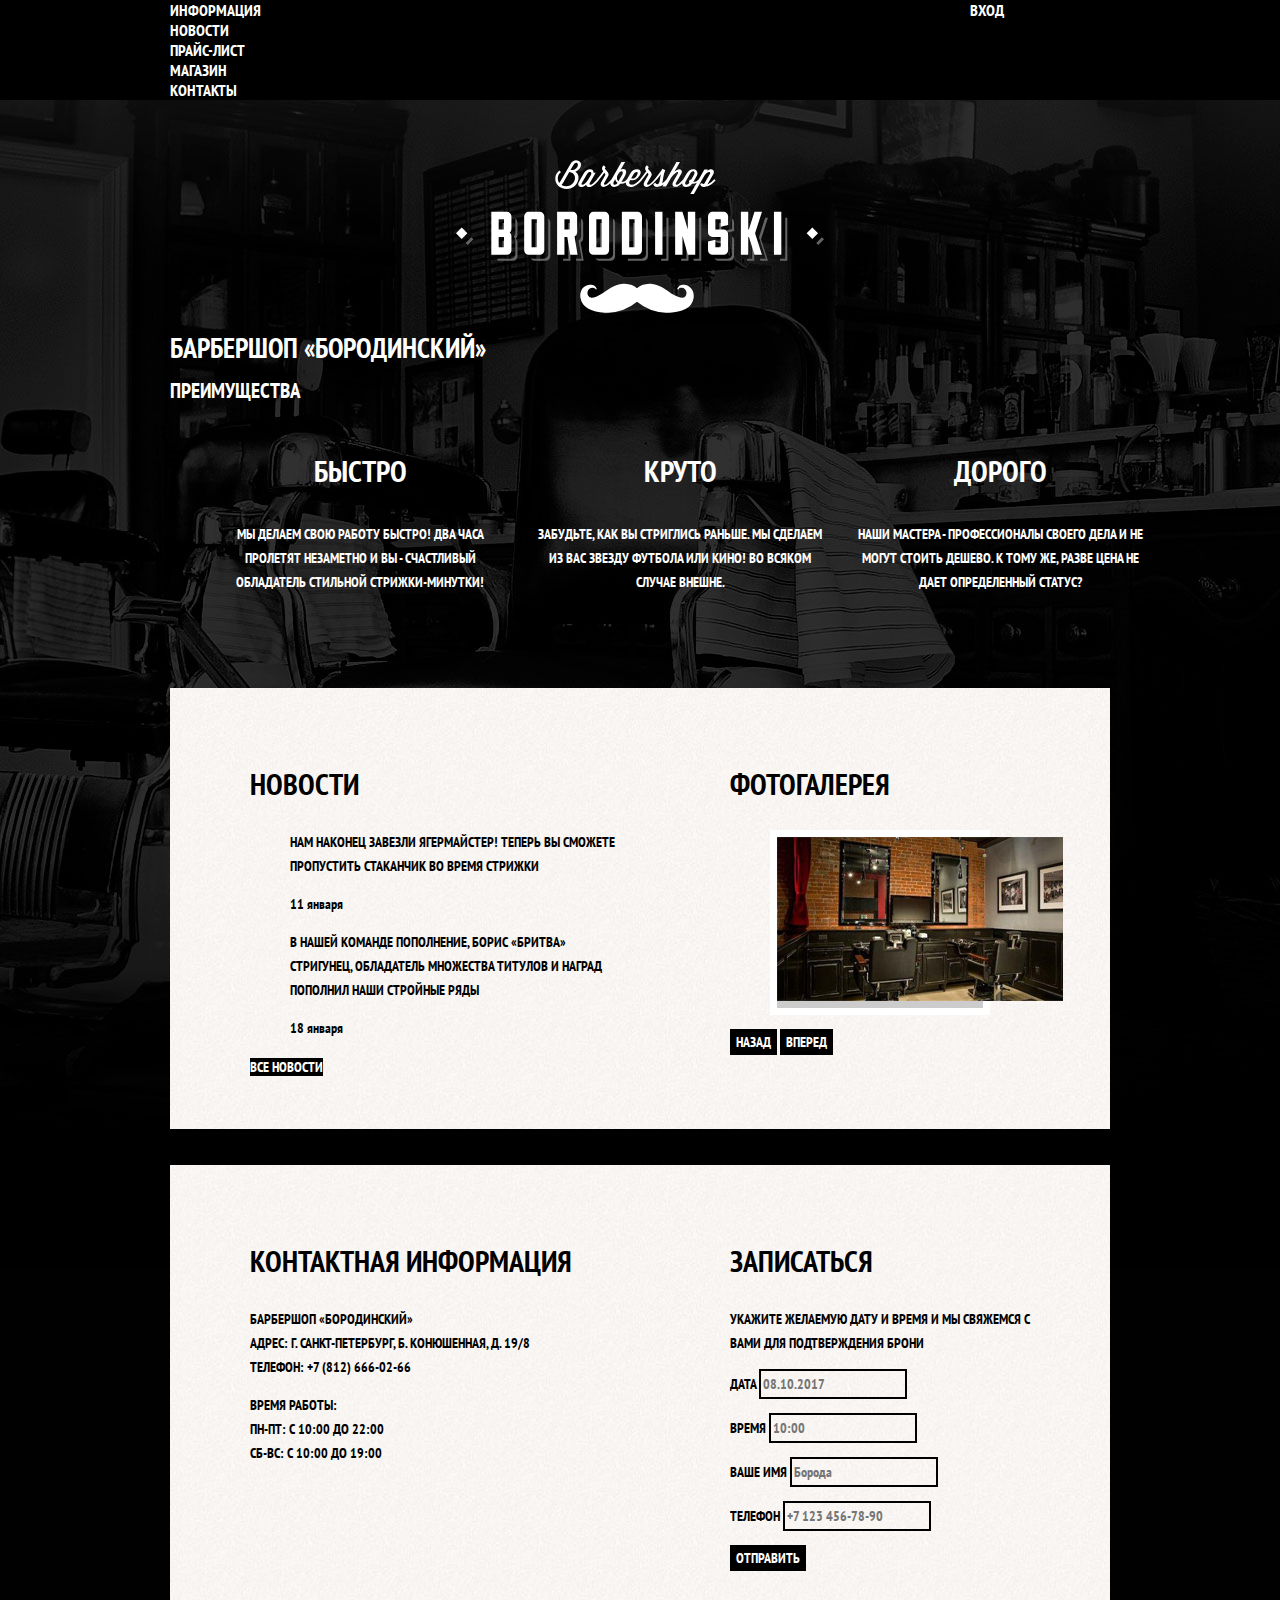
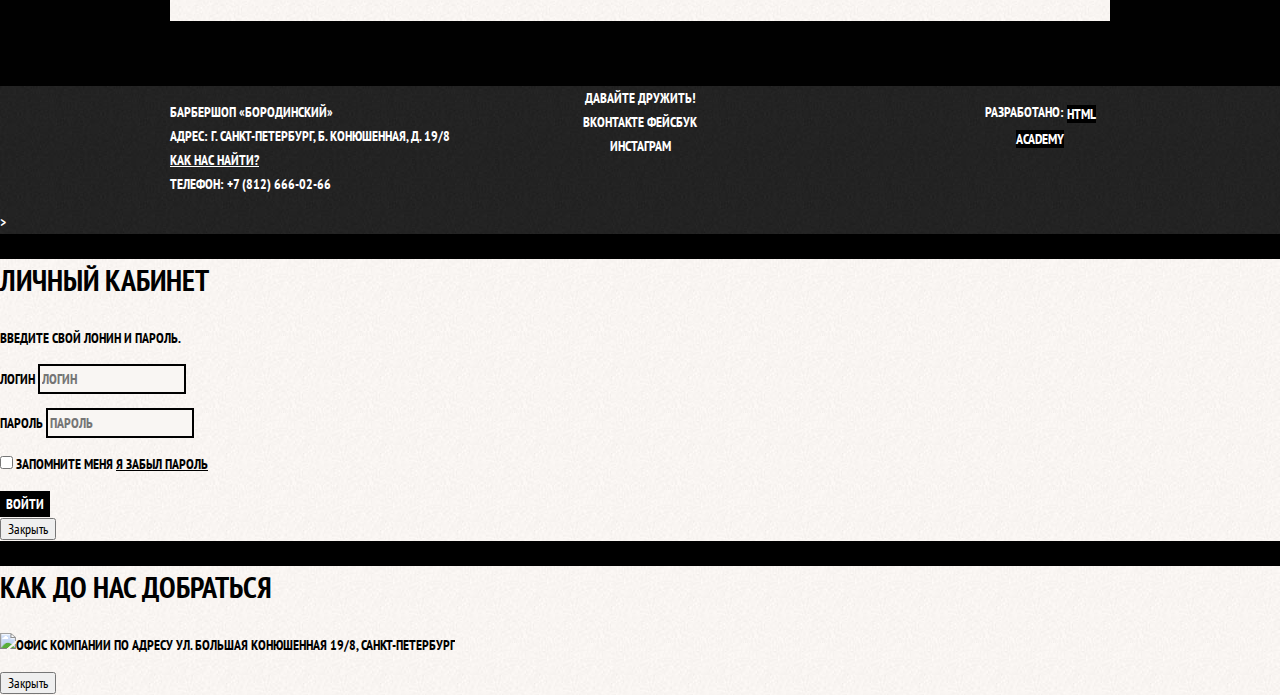
==== commit 32a7752b: "flex index barber" ====
--- a/beards/index.html
+++ b/beards/index.html
@@ -112,7 +112,7 @@
           </button>
         </section>
       </div>
-      >
+    
       <div class="index-columns">
         <section class="contacts">
           <h2>Контактная информация</h2>
@@ -185,6 +185,7 @@
       </div>
     </main>
     <footer class="main-footer">
+      <div class="container">
       <p class="footer-contacts">
         Барбершоп «Бородинский»<br />
         Адрес: г. Санкт-Петербург, Б. Конюшенная, д. 19/8<br />
@@ -201,6 +202,7 @@
         <b>Разработано:</b>
         <a class="button" href="https://htmlacademy.ru">HTML Academy</a>
       </p>
+      </div>>
     </footer>
     <section class="modal modal-login">
       <h2>Личный кабинет</h2>
--- a/beards/css/style.css
+++ b/beards/css/style.css
@@ -1,371 +1,402 @@
 body {
-    margin: 0;
-    padding: 0;
-    
-    font-family: "PT Sans Narrow", Arial, sans-serif;
-    font-size: 14px;
-    line-height: 24px;
-    font-weight: 700;
-    color: #ffffff;
-    text-transform: uppercase;
-    
-    background-color: #000000;
-    background-image: url("../img/bg.jpg");
-    background-position: top center;
-    background-repeat: no-repeat;
+  margin: 0;
+  padding: 0;
+
+  font-family: "PT Sans Narrow", Arial, sans-serif;
+  font-size: 14px;
+  line-height: 24px;
+  font-weight: 700;
+  color: #ffffff;
+  text-transform: uppercase;
+
+  background-color: #000000;
+  background-image: url("../img/bg.jpg");
+  background-position: top center;
+  background-repeat: no-repeat;
 }
 
 .inner-page {
-    color: #000000;
-    background-color: #f9f6f3;
-    background-image: url(../img/pattern-light.jpg);
-    background-position: 0 0;
-    background-repeat: repeat;
-}
-    
+  color: #000000;
+  background-color: #f9f6f3;
+  background-image: url(../img/pattern-light.jpg);
+  background-position: 0 0;
+  background-repeat: repeat;
+}
+
 a {
-    text-decoration: none;
+  text-decoration: none;
 }
 
 .button {
-    font: inherit;
-    text-align: center;
-    color: #ffffff;
-    vertical-align: middle;
-    text-transform: uppercase;
-
-    background-color: #000000;
-    border: none;
+  font: inherit;
+  text-align: center;
+  color: #ffffff;
+  vertical-align: middle;
+  text-transform: uppercase;
+
+  background-color: #000000;
+  border: none;
 }
 .main-header-logo {
-    order:2;
+  order: 2;
 }
 
 .button:hover,
 .button:focus,
 .button:active {
-    background-color: #663d15;
+  background-color: #663d15;
 }
 
 .main-navigation {
-    display: flex;
-    flex-direction: column;
-    align-items: center;
-    font-size: 16px;
-    line-height: 20px;
-    color: #ffffff;    
+  display: flex;
+  flex-direction: column;
+  align-items: center;
+  font-size: 16px;
+  line-height: 20px;
+  color: #ffffff;
 }
 .main-navigation-wrapper {
-    width: 100%;
-    margin-bottom: 60px;
-    background-color: #000000;
-}
-
-.main-navigation-wrapper .container{
-    display: flex;
-    justify-content: space-between;
+  width: 100%;
+  margin-bottom: 60px;
+  background-color: #000000;
+}
+
+.main-navigation-wrapper .container {
+  display: flex;
+  justify-content: space-between;
 }
 .container {
-    width:940px;
-    margin: 0 auto;
-    padding: 0 10px;
+  width: 940px;
+  margin: 0 auto;
+  padding: 0 10px;
 }
 
 .site-navigation {
-    margin:0;
-    padding:0;
-    width:620px;
-    list-style: none;
+  margin: 0;
+  padding: 0;
+  width: 620px;
+  list-style: none;
 }
 
 .user-navigation {
-    margin:0;
-    padding:0;
-    width: 140px;
-    list-style: none;
+  margin: 0;
+  padding: 0;
+  width: 140px;
+  list-style: none;
 }
 
 .site-navigation a,
 .user-navigation a {
-    color: #ffffff;
+  color: #ffffff;
 }
 
 .site-navigation a:hover,
 .site-navigation a:focus,
 .user-navigation a:hover,
 .user-navigation a:focus {
-    background-color: #242424;
+  background-color: #242424;
 }
 
 .features-list {
-    list-style: none;
+  list-style: none;
+  display: flex;
+  justify-content: space-between;
+  width: 940px;
+  margin-bottom: 80px;
 }
 
 .features-item {
-    text-align: center;
-}
-
-.features-item h3{
-    font-size: 30px;
-    line-height: 42px;
+  width: 300px;
+  text-align: center;
+}
+
+.features-item h3 {
+  font-size: 30px;
+  line-height: 42px;
 }
 
 .index-columns {
-    color: #000000;
-
-    background-color: #f8f5f2;
-    background-image: url("../img/pattern-light.jpg");
-    background-position: 0 0;
-    background-repeat: repeat;
-}
-
+  display: flex;
+  justify-content: space-between;
+  padding: 50px 80px;
+  color: #000000;
+  margin-bottom: 36px;
+
+  background-color: #f8f5f2;
+  background-image: url("../img/pattern-light.jpg");
+  background-position: 0 0;
+  background-repeat: repeat;
+}
 
 .index-columns h2 {
-    font-size: 30px;
-    line-height: 42px;
+  font-size: 30px;
+  line-height: 42px;
 }
 
 .news-list {
-    list-style: none;
-}
-
+  list-style: none;
+}
+.news {
+  width: 380px;
+}
+.gallery {
+  width: 300px;
+}
 .news-item time {
-    text-transform: none;
+  text-transform: none;
 }
 
 .gallery-content {
-    background-color: #cccccc;
-    border: 7px solid #ffffff;
+  background-color: #cccccc;
+  border: 7px solid #ffffff;
+}
+.contacts {
+  width: 380px;
+}
+.appointment {
+  width: 300px;
 }
 
 .appointment-item input {
-    font:inherit;
-
-    background-color: transparent;
-    border: 2px solid #000000;
+  font: inherit;
+
+  background-color: transparent;
+  border: 2px solid #000000;
 }
 
 .appointment-item input:focus {
-    border-color: #663d15;
+  border-color: #663d15;
 }
 
 .page-title {
-    font-size: 30px;
-    line-height: 42px;
+  font-size: 30px;
+  line-height: 42px;
 }
 
 .breadcrumbs a {
-    color: #000000;
+  color: #000000;
 }
 
 .breadcrumbs a:hover,
 .breadcrumbs a:focus {
-    text-decoration: underline;
+  text-decoration: underline;
 }
 
 .breadcrumbs-current {
-    color: #aba9a7;
+  color: #aba9a7;
 }
 
 .filter fieldset {
-    border: none;
+  border: none;
 }
 
 .filter legend {
-    font-size: 24px;
-    line-height: 30pxl
+  font-size: 24px;
+  line-height: 30pxl;
 }
 
 .filter ul {
-    list-style: none;
-    line-height: 18px;
+  list-style: none;
+  line-height: 18px;
 }
 
 .filter-input:hover + label,
 .filter-input:focus + label {
-    color: #663d15;
+  color: #663d15;
 }
 
 .filter-input:disabled + label {
-    color: #000000;
-    opacity: 0.5
+  color: #000000;
+  opacity: 0.5;
 }
 
 .catalog-list {
-    list-style: none;
+  list-style: none;
 }
 .catalog-item {
-    background-color: #f8f8f8;
-    box-shadow: 0 0 10px rgba(0,0,0,0.1);
+  background-color: #f8f8f8;
+  box-shadow: 0 0 10px rgba(0, 0, 0, 0.1);
 }
 
 .catalog-item:hover {
-    box-shadow: 0 0 10px rgba(0,0,0,0.2);
+  box-shadow: 0 0 10px rgba(0, 0, 0, 0.2);
 }
 
 .catalog-item a {
-    color: #000000;
+  color: #000000;
 }
 
 .catalog-item h3 {
-    font-size: 14px;
-    line-height: 18px;
+  font-size: 14px;
+  line-height: 18px;
 }
 
 .catalog-category {
-    text-transform: none;
+  text-transform: none;
 }
 
 .product-photo-preview {
-    list-style: none;
+  list-style: none;
 }
 
 .catalog-item-price b {
-    font-size: 14px;
-    line-height: 20px;
-    text-align: center;
-    
-    background-color: #e5e5e5;
+  font-size: 14px;
+  line-height: 20px;
+  text-align: center;
+
+  background-color: #e5e5e5;
 }
 
 .catalog-item-price .button {
-    line-height: 20px;
-    color: #ffffff;
+  line-height: 20px;
+  color: #ffffff;
 }
 
 .pagination-list {
-    list-style: none;
+  list-style: none;
 }
 
 .pagination-item a {
-    color: #ffffff;
-    background-color: #000000;
+  color: #ffffff;
+  background-color: #000000;
 }
 
 .pagination-item a:hover,
 .pagination-item a:focus,
 .pagination-item a:active {
-    background-color: #663d15;
+  background-color: #663d15;
 }
 
 .pagination-item-current a {
-    color: #000000;
-    background-color: #ffffff;
+  color: #000000;
+  background-color: #ffffff;
 }
 
 .pagination-item-current a:hover,
 .pagination-item-current a:focus,
 .pagination-item-current a:active {
-    color: #000000;
-    background-color: #ffffff;
+  color: #000000;
+  background-color: #ffffff;
 }
 
 .product-photo-preview li {
-    box-shadow: 0 0 10px 2px rgba(0, 0, 0, 0.1);
+  box-shadow: 0 0 10px 2px rgba(0, 0, 0, 0.1);
 }
 
 .product-photo-full {
-    box-shadow: 0 0 10px 2px rgba(0, 0, 0, 0.1);
+  box-shadow: 0 0 10px 2px rgba(0, 0, 0, 0.1);
 }
 
 .product-article {
-    text-align: right;
-    color: #aeaeae;
+  text-align: right;
+  color: #aeaeae;
 }
 
 .product-price b {
-    line-height: 20px;
-    text-align: center;
-    background-color: #e5e5e5;
+  line-height: 20px;
+  text-align: center;
+  background-color: #e5e5e5;
 }
 
 .product-info h3 {
-    font-size: 24px;
-    line-height: 30px;
+  font-size: 24px;
+  line-height: 30px;
 }
 
 .product-info ul {
-    list-style: none;
+  list-style: none;
 }
 
 .main-footer {
-    color: #ffffff;
-    background-color: #212121;
-    background-image: url("../img/pattern-dark.jpg");
-    background-position: 0 0;
-    background-repeat: repeat;
-}
-
+  
+  color: #ffffff;
+  background-color: #212121;
+  background-image: url("../img/pattern-dark.jpg");
+  background-position: 0 0;
+  background-repeat: repeat;
+  margin-top: 65px;
+}
+.main-footer .container{
+    display: flex;
+}
 .footer-contacts a {
-    color: #ffffff;
-    text-decoration: underline;
+  color: #ffffff;
+  text-decoration: underline;
 }
 
 .footer-contacts a:hover,
 .footer-contacts a:focus {
-    text-decoration: none
-}
-
+  text-decoration: none;
+}
+.footer-contacts{
+    width: 380px;
+    margin-right: 20px;
+
+}
 .footer-social {
-    text-align: center;
+    
+    width: 140px;
+  text-align: center;
 }
 
 .footer-social ul {
-    list-style: none;
+  list-style: none;
 }
 
 .social-button {
-    color: #ffffff;
+  color: #ffffff;
 }
 
 .footer-copyright {
-    text-align: center;
+    margin-left: auto;
+    width: 140px;
+  text-align: center;
 }
 
 .footer-copyright .button:hover,
 .footer-copyright .button:focus {
-    color: #000000;
-    
-    background-color: #ffffff;
+  color: #000000;
+
+  background-color: #ffffff;
 }
 
 .modal {
-    color: #000000;
-    background-color: #f8f3f0;
-    background-image: url("../img/pattern-light.jpg");
-    background-position: 0 0;
-    background-repeat: repeat;
-}
-
-.modal h2{
-    font-size: 30px;
-    line-height: 42px;
+  color: #000000;
+  background-color: #f8f3f0;
+  background-image: url("../img/pattern-light.jpg");
+  background-position: 0 0;
+  background-repeat: repeat;
+}
+
+.modal h2 {
+  font-size: 30px;
+  line-height: 42px;
 }
 
 .login-form input[type="text"],
-.login-form input[type="password"]{
-    font: inherit;
-    color: #000000;
-    text-transform: uppercase;
-    background-color: #f9f6f3;
-    border: 2px solid #000000;
-}
-
-.login-form input:focus{
-    border-color: #663d15;
+.login-form input[type="password"] {
+  font: inherit;
+  color: #000000;
+  text-transform: uppercase;
+  background-color: #f9f6f3;
+  border: 2px solid #000000;
+}
+
+.login-form input:focus {
+  border-color: #663d15;
 }
 
 .login-checkbox:hover,
 .login-checkbox:focus {
-    color: #663d15;
+  color: #663d15;
 }
 
 .restore {
-    color: #000000;
-    text-decoration: underline;
+  color: #000000;
+  text-decoration: underline;
 }
 
 .restore:hover,
 .restore:focus {
-    text-decoration: none
-}
+  text-decoration: none;
+}
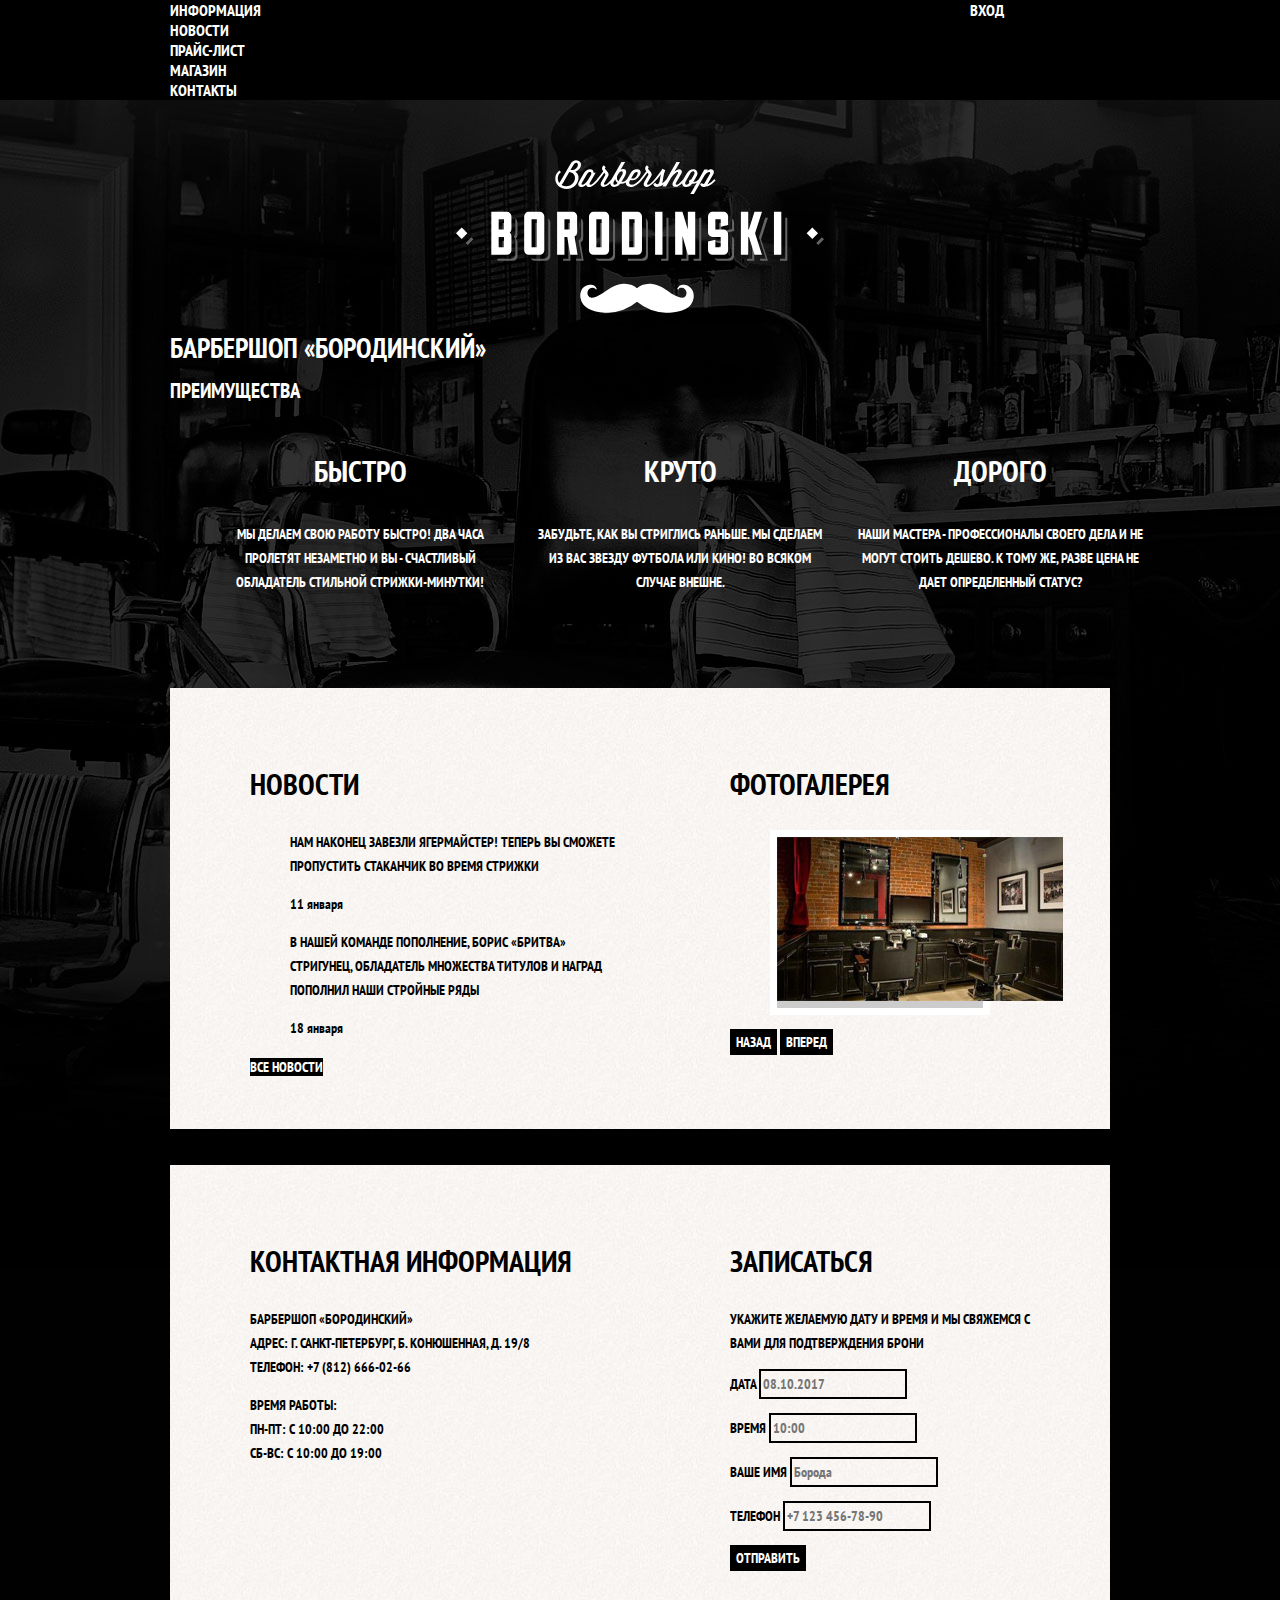
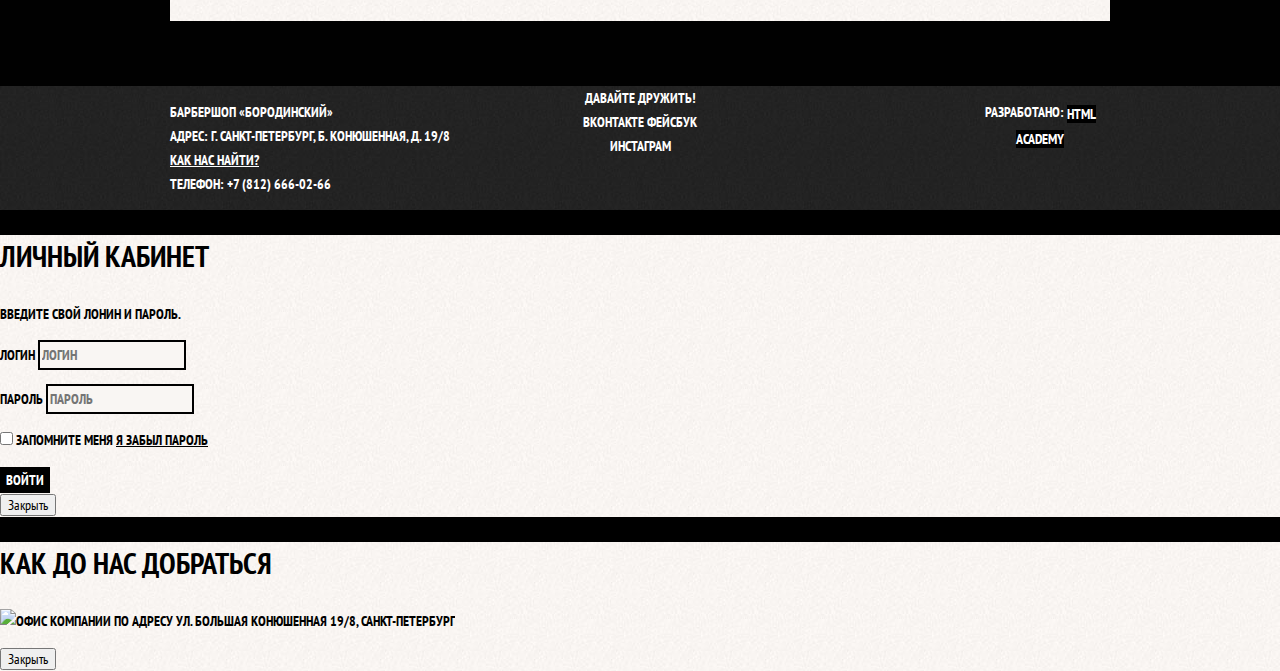
==== commit cb771e45: "end lessons 6 barber" ====
--- a/beards/index.html
+++ b/beards/index.html
@@ -202,7 +202,7 @@
         <b>Разработано:</b>
         <a class="button" href="https://htmlacademy.ru">HTML Academy</a>
       </p>
-      </div>>
+      </div>
     </footer>
     <section class="modal modal-login">
       <h2>Личный кабинет</h2>
--- a/beards/css/style.css
+++ b/beards/css/style.css
@@ -22,7 +22,26 @@
   background-position: 0 0;
   background-repeat: repeat;
 }
-
+.inner-page .main-header {
+    margin-bottom: 50px;
+    background-color: #000000;
+}
+.inner-page .main-header-logo {
+    width: 111px;
+    height: 24px;
+    padding: 23px 20px;
+    order: 0;
+}
+.inner-page .main-navigation {
+    align-items: flex-start;
+    flex-direction: row;
+}
+.inner-page .user-navigation {
+    margin-left: auto;
+}
+.inner-page .main-footer {
+    margin-top: 45px;
+}
 a {
   text-decoration: none;
 }
@@ -169,10 +188,15 @@
 }
 
 .page-title {
+  margin: 0;
+  margin-bottom: 15px;
+  padding: 0;
   font-size: 30px;
   line-height: 42px;
 }
-
+.breadcrumbs {
+    margin-bottom: 50px;
+}
 .breadcrumbs a {
   color: #000000;
 }
@@ -185,7 +209,9 @@
 .breadcrumbs-current {
   color: #aba9a7;
 }
-
+.filters {
+    width: 220px;
+}
 .filter fieldset {
   border: none;
 }
@@ -209,13 +235,31 @@
   color: #000000;
   opacity: 0.5;
 }
-
+.catalog {
+    width: 700px;
+}
+.catalog-columns {
+    display: flex;
+    justify-content: space-between;
+}
 .catalog-list {
-  list-style: none;
+    display: flex;
+    flex-wrap: wrap;
+    margin: 0;
+    padding: 0;
+  list-style: none;
+  margin-bottom: 25px;
 }
 .catalog-item {
+    width: 220px;
+    margin-bottom: 20px;
+    margin-right: 20px;
+    min-height: 290px;
   background-color: #f8f8f8;
   box-shadow: 0 0 10px rgba(0, 0, 0, 0.1);
+}
+.catalog-item:nth-child(3n) {
+    margin-right: 0;
 }
 
 .catalog-item:hover {
@@ -254,6 +298,9 @@
 
 .pagination-list {
   list-style: none;
+  margin: 0;
+  padding: 0;
+  min-height: 47px;
 }
 
 .pagination-item a {
@@ -282,6 +329,9 @@
 .product-photo-preview li {
   box-shadow: 0 0 10px 2px rgba(0, 0, 0, 0.1);
 }
+.product-photos {
+    width: 460px;
+}
 
 .product-photo-full {
   box-shadow: 0 0 10px 2px rgba(0, 0, 0, 0.1);
@@ -297,7 +347,9 @@
   text-align: center;
   background-color: #e5e5e5;
 }
-
+.product-info {
+    width: 390px;   
+}
 .product-info h3 {
   font-size: 24px;
   line-height: 30px;
@@ -308,7 +360,6 @@
 }
 
 .main-footer {
-  
   color: #ffffff;
   background-color: #212121;
   background-image: url("../img/pattern-dark.jpg");
@@ -316,8 +367,8 @@
   background-repeat: repeat;
   margin-top: 65px;
 }
-.main-footer .container{
-    display: flex;
+.main-footer .container {
+  display: flex;
 }
 .footer-contacts a {
   color: #ffffff;
@@ -328,14 +379,12 @@
 .footer-contacts a:focus {
   text-decoration: none;
 }
-.footer-contacts{
-    width: 380px;
-    margin-right: 20px;
-
+.footer-contacts {
+  width: 380px;
+  margin-right: 20px;
 }
 .footer-social {
-    
-    width: 140px;
+  width: 140px;
   text-align: center;
 }
 
@@ -348,8 +397,8 @@
 }
 
 .footer-copyright {
-    margin-left: auto;
-    width: 140px;
+  margin-left: auto;
+  width: 140px;
   text-align: center;
 }
 
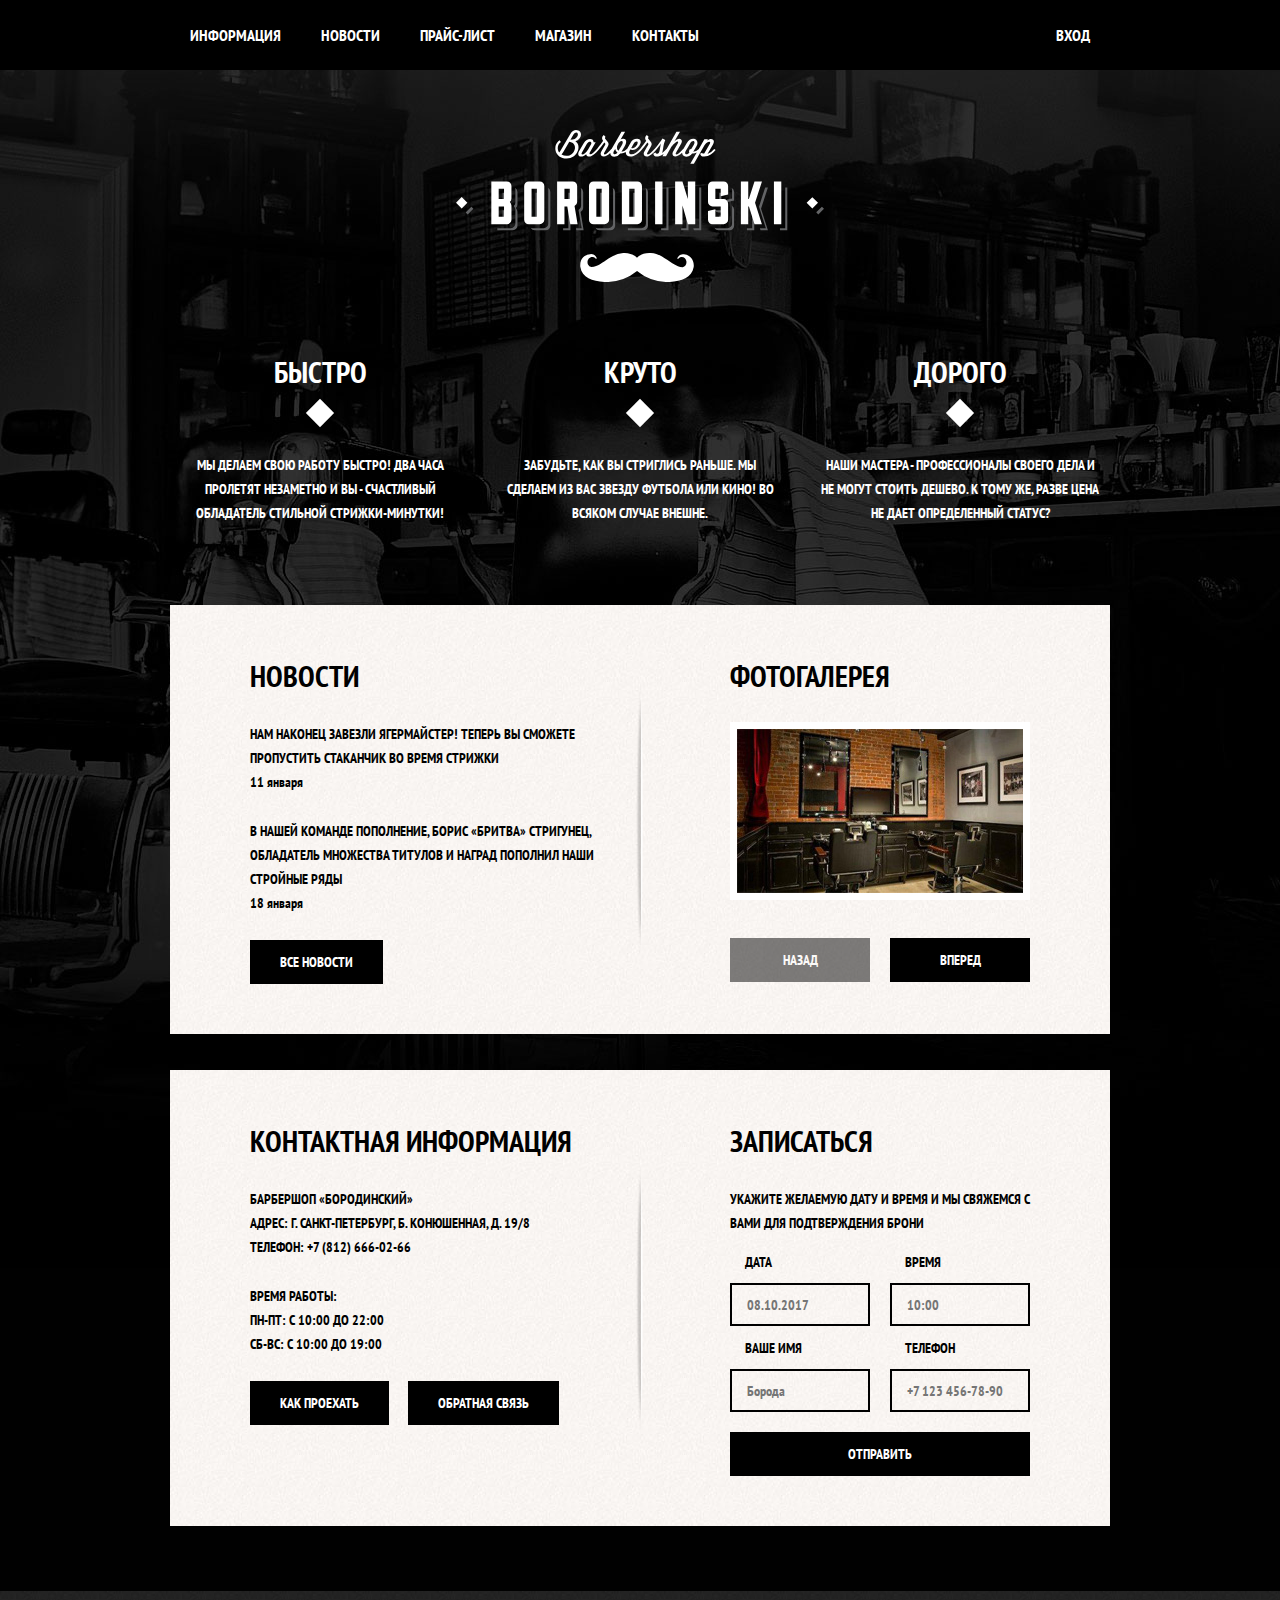
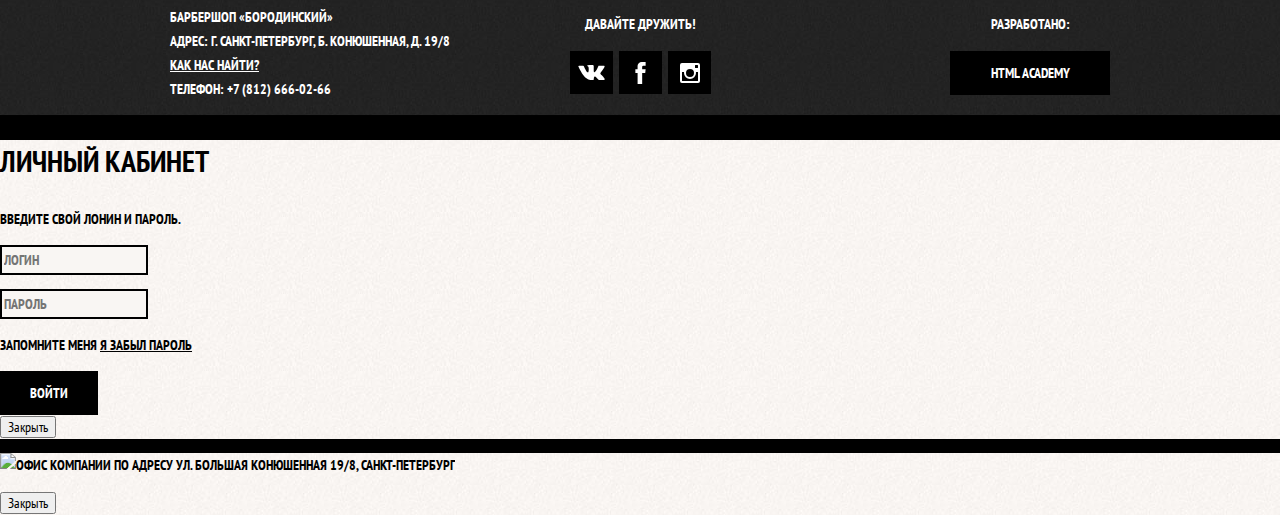
==== commit 8afa228a: "index beards" ====
--- a/beards/index.html
+++ b/beards/index.html
@@ -21,20 +21,20 @@
             alt="Логотип барбершопа «Бородинский»"
           />
         </a>
-          <div class="main-navigation-wrapper">
-            <div class="container">
-        <ul class="site-navigation">
-          <li><a href="info.html">Информация</a></li>
-          <li><a href="news.html">Новости</a></li>
-          <li><a href="price.html">Прайс-лист</a></li>
-          <li><a href="catalog.html">Магазин</a></li>
-          <li><a href="contacts.html">Контакты</a></li>
-        </ul>
-        <ul class="user-navigation">
-          <li class="login-link">
-            <a class="login-link" href="login.html">Вход</a>
-          </li>
-        </ul>
+        <div class="main-navigation-wrapper">
+          <div class="container">
+            <ul class="site-navigation">
+              <li><a href="info.html">Информация</a></li>
+              <li><a href="news.html">Новости</a></li>
+              <li><a href="price.html">Прайс-лист</a></li>
+              <li><a href="catalog.html">Магазин</a></li>
+              <li><a href="contacts.html">Контакты</a></li>
+            </ul>
+            <ul class="user-navigation">
+              <li>
+                <a class="login-link" href="login.html">Вход</a>
+              </li>
+            </ul>
           </div>
         </div>
       </nav>
@@ -93,26 +93,33 @@
 
         <section class="gallery">
           <h2>Фотогалерея</h2>
-          <figure class="gallery-content">
-            <a href="#"
-              ><img src="img/studio.jpg" width="286" height="164" alt="Интерьер"
-            /></a>
-          </figure>
-          <button
-            class="button gallery-button gallery-button-back"
-            type="button"
-          >
-            Назад
-          </button>
-          <button
-            class="button gallery-button gallery-button-next"
-            type="button"
-          >
-            Вперед
-          </button>
+          <div class="gallery-container">
+            <figure class="gallery-content">
+              <a href="#"
+                ><img
+                  src="img/studio.jpg"
+                  width="286"
+                  height="164"
+                  alt="Интерьер"
+              /></a>
+            </figure>
+            <button
+              class="button gallery-button gallery-button-back"
+              type="button"
+              disabled
+            >
+              Назад
+            </button>
+            <button
+              class="button gallery-button gallery-button-next"
+              type="button"
+            >
+              Вперед
+            </button>
+          </div>
         </section>
       </div>
-    
+
       <div class="index-columns">
         <section class="contacts">
           <h2>Контактная информация</h2>
@@ -126,6 +133,8 @@
             пн-пт: с 10:00 до 22:00<br />
             сб-вс: с 10:00 до 19:00
           </p>
+          <button class="button">Как проехать</button>
+          <button class="button">Обратная связь</button>
         </section>
 
         <section class="appointment">
@@ -186,22 +195,31 @@
     </main>
     <footer class="main-footer">
       <div class="container">
-      <p class="footer-contacts">
-        Барбершоп «Бородинский»<br />
-        Адрес: г. Санкт-Петербург, Б. Конюшенная, д. 19/8<br />
-        <a href="map.html">Как нас найти?</a><br />
-        Телефон: +7 (812) 666-02-66
-      </p>
-      <div class="footer-social">
-        <b>Давайте дружить!</b>
-        <a class="social-button" href="#">Вконтакте</a>
-        <a class="social-button" href="#">Фейсбук</a>
-        <a class="social-button" href="#">Инстаграм</a>
-      </div>
-      <p class="footer-copyright">
-        <b>Разработано:</b>
-        <a class="button" href="https://htmlacademy.ru">HTML Academy</a>
-      </p>
+        <p class="footer-contacts">
+          Барбершоп «Бородинский»<br />
+          Адрес: г. Санкт-Петербург, Б. Конюшенная, д. 19/8<br />
+          <a href="map.html">Как нас найти?</a><br />
+          Телефон: +7 (812) 666-02-66
+        </p>
+        <div class="footer-social">
+          <b>Давайте дружить!</b>
+          <ul>
+            <li>
+              <a class="social-button" href="#"
+                ><span class="visually-hidden">Вконтакте</span><svg xmlns="http://www.w3.org/2000/svg" width="27" height="15" viewBox="0 0 26.14 14.91"><path d="M26 13.47l-.09-.17a13.55 13.55 0 0 0-2.6-3q-.87-.83-1.1-1.12A1 1 0 0 1 22 8a10.27 10.27 0 0 1 1.22-1.78l.88-1.16q2.35-3.13 2-4L26 .94a.8.8 0 0 0-.4-.22 2.14 2.14 0 0 0-.87 0h-3.92a.51.51 0 0 0-.27 0h-.3a.6.6 0 0 0-.15.14.93.93 0 0 0-.14.24 22.22 22.22 0 0 1-1.46 3.06q-.5.84-.93 1.46a7 7 0 0 1-.71.91 4.94 4.94 0 0 1-.52.47q-.23.18-.35.15l-.23-.05a.9.9 0 0 1-.31-.33 1.49 1.49 0 0 1-.16-.53V1.6a3.14 3.14 0 0 0 0-.62 2.12 2.12 0 0 0-.14-.44.73.73 0 0 0-.28-.33 1.57 1.57 0 0 0-.46-.18A9 9 0 0 0 12.57 0a8.93 8.93 0 0 0-3.25.33 1.83 1.83 0 0 0-.52.41q-.25.3-.07.33a1.67 1.67 0 0 1 1.16.59l.08.16a2.6 2.6 0 0 1 .19.63 6.32 6.32 0 0 1 .12 1 10.59 10.59 0 0 1 0 1.7q-.07.71-.13 1.1a2.21 2.21 0 0 1-.18.64 2.69 2.69 0 0 1-.16.3l-.07.07a1 1 0 0 1-.37.07.86.86 0 0 1-.46-.19 3.27 3.27 0 0 1-.56-.52 7 7 0 0 1-.66-.93q-.37-.6-.76-1.42l-.22-.39q-.2-.38-.56-1.11t-.62-1.43A.9.9 0 0 0 5.2.9h-.07a.93.93 0 0 0-.22-.16A1.44 1.44 0 0 0 4.6.65L.87.68A1 1 0 0 0 .1.94L0 1a.44.44 0 0 0 0 .22 1.08 1.08 0 0 0 .08.37Q.9 3.53 1.86 5.31t1.66 2.87Q4.23 9.27 5 10.24t1 1.24l.37.41.34.33a8.06 8.06 0 0 0 1 .78 16.34 16.34 0 0 0 1.4.9 7.6 7.6 0 0 0 1.79.72 6.19 6.19 0 0 0 2 .22h1.57a1.08 1.08 0 0 0 .72-.3l.05-.07a.9.9 0 0 0 .1-.25 1.38 1.38 0 0 0 0-.37 4.48 4.48 0 0 1 .09-1.05 2.77 2.77 0 0 1 .23-.71 1.74 1.74 0 0 1 .29-.4 1.19 1.19 0 0 1 .23-.2h.11a.86.86 0 0 1 .77.21 4.52 4.52 0 0 1 .83.79q.39.47.93 1.05a6.41 6.41 0 0 0 1 .87l.27.16a3.31 3.31 0 0 0 .71.3 1.53 1.53 0 0 0 .76.07l3.48-.05a1.58 1.58 0 0 0 .8-.17.68.68 0 0 0 .34-.37 1.06 1.06 0 0 0 0-.46 1.71 1.71 0 0 0-.1-.36z" fill="#fff"/></svg></a>
+            </li>
+            <li>
+              <a class="social-button" href="#"><span class="visually-hidden">Фейсбук</span><svg xmlns="http://www.w3.org/2000/svg" width="19" height="22" viewBox="0 0 10.15 21.74"><path d="M3.34 1.12A4.77 4.77 0 0 1 6.53 0h3.61v3.81H7.81a1.07 1.07 0 0 0-1.09.83v2.55h3.42c-.08 1.23-.24 2.45-.41 3.67h-3v10.87H2.21V10.86H0V7.21h2.19V3.66a3.83 3.83 0 0 1 1.15-2.54z" fill="#fff"/></svg></a>
+            </li>
+            <li>
+              <a class="social-button" href="#"><span class="visually-hidden">Инстаграм</span><svg xmlns="http://www.w3.org/2000/svg" width="20" height="20" viewBox="0 0 20 20"><path d="M18 0H2a2 2 0 0 0-2 2v16a2 2 0 0 0 2 2h16a2 2 0 0 0 2-2V2a2 2 0 0 0-2-2zm-8 6a4 4 0 1 1-4 4 4 4 0 0 1 4-4zM2.5 18a.47.47 0 0 1-.5-.5V9h2.1a3.4 3.4 0 0 0-.1 1 6 6 0 1 0 12 0 3.4 3.4 0 0 0-.1-1H18v8.5a.47.47 0 0 1-.5.5zM18 4.5a.47.47 0 0 1-.5.5h-2a.47.47 0 0 1-.5-.5v-2a.47.47 0 0 1 .5-.5h2a.47.47 0 0 1 .5.5z" fill="#fff"/></svg></a>
+            </li>
+          </ul>
+        </div>
+        <p class="footer-copyright">
+          <b>Разработано:</b>
+          <a class="button" href="https://htmlacademy.ru">HTML Academy</a>
+        </p>
       </div>
     </footer>
     <section class="modal modal-login">
--- a/beards/css/style.css
+++ b/beards/css/style.css
@@ -23,30 +23,33 @@
   background-repeat: repeat;
 }
 .inner-page .main-header {
-    margin-bottom: 50px;
-    background-color: #000000;
+  margin-bottom: 50px;
+  background-color: #000000;
 }
 .inner-page .main-header-logo {
-    width: 111px;
-    height: 24px;
-    padding: 23px 20px;
-    order: 0;
+  width: 111px;
+  height: 24px;
+  padding: 23px 20px;
+  order: 0;
 }
 .inner-page .main-navigation {
-    align-items: flex-start;
-    flex-direction: row;
+  align-items: flex-start;
+  flex-direction: row;
 }
 .inner-page .user-navigation {
-    margin-left: auto;
+  margin-left: auto;
 }
 .inner-page .main-footer {
-    margin-top: 45px;
+  margin-top: 45px;
 }
 a {
   text-decoration: none;
 }
 
 .button {
+  display: inline-block;
+  padding: 10px 30px;
+  margin-right: 16px;
   font: inherit;
   text-align: center;
   color: #ffffff;
@@ -58,6 +61,7 @@
 }
 .main-header-logo {
   order: 2;
+  margin-bottom: 65px;
 }
 
 .button:hover,
@@ -66,6 +70,13 @@
   background-color: #663d15;
 }
 
+.button.disabled,
+.button:disabled {
+  cursor: default;
+  opacity: 0.5;
+  background-color: #000000;
+}
+
 .main-navigation {
   display: flex;
   flex-direction: column;
@@ -94,19 +105,69 @@
   margin: 0;
   padding: 0;
   width: 620px;
+  display: flex;
+  flex-wrap: wrap;
   list-style: none;
 }
 
 .user-navigation {
   margin: 0;
   padding: 0;
-  width: 140px;
-  list-style: none;
+  max-width: 140px;
+  list-style: none;
+  display: flex;
 }
 
 .site-navigation a,
 .user-navigation a {
-  color: #ffffff;
+  display: block;
+  padding: 25px 20px;
+  color: #ffffff;
+}
+
+.user-navigation .login-link {
+  padding-left: 50px;
+  position: relative;
+}
+
+.login-link::before {
+  content: "";
+  width: 16px;
+  height: 18px;
+  background-image: url("/img/login.svg");
+  background-repeat: no-repeat;
+  background-position: 0 0;
+  position: absolute;
+  top: 27px;
+  left: 24px;
+  opacity: 0.3;
+}
+.login-link:hover::before,
+.login-link:focus::before,
+.login-link:active::before {
+  opacity: 1;
+}
+
+img {
+  max-width: 100%;
+  height: auto;
+}
+.visually-hidden:not(:focus):not(:active),
+input[type="checkbox"].visually-hidden,
+input[type="radio"].visually-hidden {
+  position: absolute;
+
+  width: 1px;
+  height: 1px;
+  margin: -1px;
+  border: 0;
+  padding: 0;
+
+  white-space: nowrap;
+
+  clip-path: inset(100%);
+  clip: rect(0 0 0 0);
+  overflow: hidden;
 }
 
 .site-navigation a:hover,
@@ -117,6 +178,8 @@
 }
 
 .features-list {
+  margin: 0;
+  padding: 0;
   list-style: none;
   display: flex;
   justify-content: space-between;
@@ -130,10 +193,28 @@
 }
 
 .features-item h3 {
+  position: relative;
+  margin: 0;
+  margin-bottom: 60px;
   font-size: 30px;
   line-height: 42px;
 }
 
+.features-item h3::after {
+  content: "";
+  position: absolute;
+  bottom: -30px;
+  left: 50%;
+  margin-left: -10px;
+  transform: rotate(45deg);
+  width: 20px;
+  height: 20px;
+  background-color: #ffffff;
+}
+
+.features-item p {
+  margin: 0 10px;
+}
 .index-columns {
   display: flex;
   justify-content: space-between;
@@ -142,22 +223,34 @@
   margin-bottom: 36px;
 
   background-color: #f8f5f2;
-  background-image: url("../img/pattern-light.jpg");
-  background-position: 0 0;
-  background-repeat: repeat;
+  background-image: url("../img/line.png"), url("../img/pattern-light.jpg");
+  background-position: center, 0 0;
+  background-repeat: no-repeat, repeat;
 }
 
 .index-columns h2 {
   font-size: 30px;
   line-height: 42px;
+  margin: 0;
+  margin-bottom: 25px;
 }
 
 .news-list {
+  margin: 0;
+  margin-bottom: 25px;
+  padding: 0;
   list-style: none;
 }
 .news {
   width: 380px;
 }
+.news-item {
+  margin-bottom: 25px;
+}
+
+.news-item p {
+  margin: 0;
+}
 .gallery {
   width: 300px;
 }
@@ -165,17 +258,85 @@
   text-transform: none;
 }
 
+.gallery-container {
+  position: relative;
+  height: 260px;
+}
+
+.gallery-button {
+  box-sizing: border-box;
+  width: 140px;
+  margin: 0;
+  position: absolute;
+  bottom: 0;
+}
+
+.gallery-button-back {
+  left: 0;
+}
+
+.gallery-button-next {
+  right: 0;
+}
+
 .gallery-content {
+  height: 164px;
+  margin: 0;
   background-color: #cccccc;
   border: 7px solid #ffffff;
 }
+
+.gallery-content img {
+  width: 286px;
+  height: 164px;
+}
 .contacts {
   width: 380px;
 }
+
+.contacts p {
+  margin: 0;
+  margin-bottom: 25px;
+}
+
+.appointment-form {
+  display: flex;
+  flex-wrap: wrap;
+  justify-content: space-between;
+}
+
+.appointment-item {
+  width: 140px;
+  margin: 0;
+  margin-bottom: 10px;
+}
+
+.appointment-item label {
+  display: block;
+  margin-bottom: 9px;
+  margin-left: 15px;
+}
+.appointment-item input {
+  box-sizing: border-box;
+  width: 140px;
+  padding-top: 8px;
+  padding-left: 15px;
+  padding-right: 15px;
+  padding-bottom: 7px;
+}
+
 .appointment {
   width: 300px;
 }
-
+.appointment .button {
+  width: 100%;
+  margin-top: 10px;
+  margin-right: 0;
+}
+.appointment-info {
+  margin: 0;
+  margin-bottom: 15px;
+}
 .appointment-item input {
   font: inherit;
 
@@ -195,7 +356,7 @@
   line-height: 42px;
 }
 .breadcrumbs {
-    margin-bottom: 50px;
+  margin-bottom: 50px;
 }
 .breadcrumbs a {
   color: #000000;
@@ -210,7 +371,7 @@
   color: #aba9a7;
 }
 .filters {
-    width: 220px;
+  width: 220px;
 }
 .filter fieldset {
   border: none;
@@ -236,30 +397,30 @@
   opacity: 0.5;
 }
 .catalog {
-    width: 700px;
+  width: 700px;
 }
 .catalog-columns {
-    display: flex;
-    justify-content: space-between;
+  display: flex;
+  justify-content: space-between;
 }
 .catalog-list {
-    display: flex;
-    flex-wrap: wrap;
-    margin: 0;
-    padding: 0;
+  display: flex;
+  flex-wrap: wrap;
+  margin: 0;
+  padding: 0;
   list-style: none;
   margin-bottom: 25px;
 }
 .catalog-item {
-    width: 220px;
-    margin-bottom: 20px;
-    margin-right: 20px;
-    min-height: 290px;
+  width: 220px;
+  margin-bottom: 20px;
+  margin-right: 20px;
+  min-height: 290px;
   background-color: #f8f8f8;
   box-shadow: 0 0 10px rgba(0, 0, 0, 0.1);
 }
 .catalog-item:nth-child(3n) {
-    margin-right: 0;
+  margin-right: 0;
 }
 
 .catalog-item:hover {
@@ -330,7 +491,7 @@
   box-shadow: 0 0 10px 2px rgba(0, 0, 0, 0.1);
 }
 .product-photos {
-    width: 460px;
+  width: 460px;
 }
 
 .product-photo-full {
@@ -348,7 +509,7 @@
   background-color: #e5e5e5;
 }
 .product-info {
-    width: 390px;   
+  width: 390px;
 }
 .product-info h3 {
   font-size: 24px;
@@ -369,6 +530,7 @@
 }
 .main-footer .container {
   display: flex;
+  align-items: center;
 }
 .footer-contacts a {
   color: #ffffff;
@@ -387,18 +549,52 @@
   width: 140px;
   text-align: center;
 }
+.footer-social b {
+  display: block;
+  margin-bottom: 15px;
+}
+
+.footer-copyright b {
+  display: block;
+  margin-bottom: 15px;
+}
+.footer-copyright .button {
+  display: block;
+  margin-right: 0;
+}
 
 .footer-social ul {
-  list-style: none;
+  display: flex;
+  flex-wrap: wrap;
+  width: 141px;
+  justify-content: space-between;
+  list-style: none;
+  padding: 0;
+  margin: 0 auto;
 }
 
 .social-button {
-  color: #ffffff;
+  display: flex;
+  align-items: center;
+  justify-content: center;
+  width: 43px;
+  height: 43px;
+  background-color: #000000;
+  color: #ffffff;
+}
+
+.social-button:hover,
+.social-button:focus {
+  background-color: #ffffff;
+}
+.social-button:hover path,
+.social-button:focus path {
+  fill: #000000;
 }
 
 .footer-copyright {
   margin-left: auto;
-  width: 140px;
+  width: 160px;
   text-align: center;
 }
 
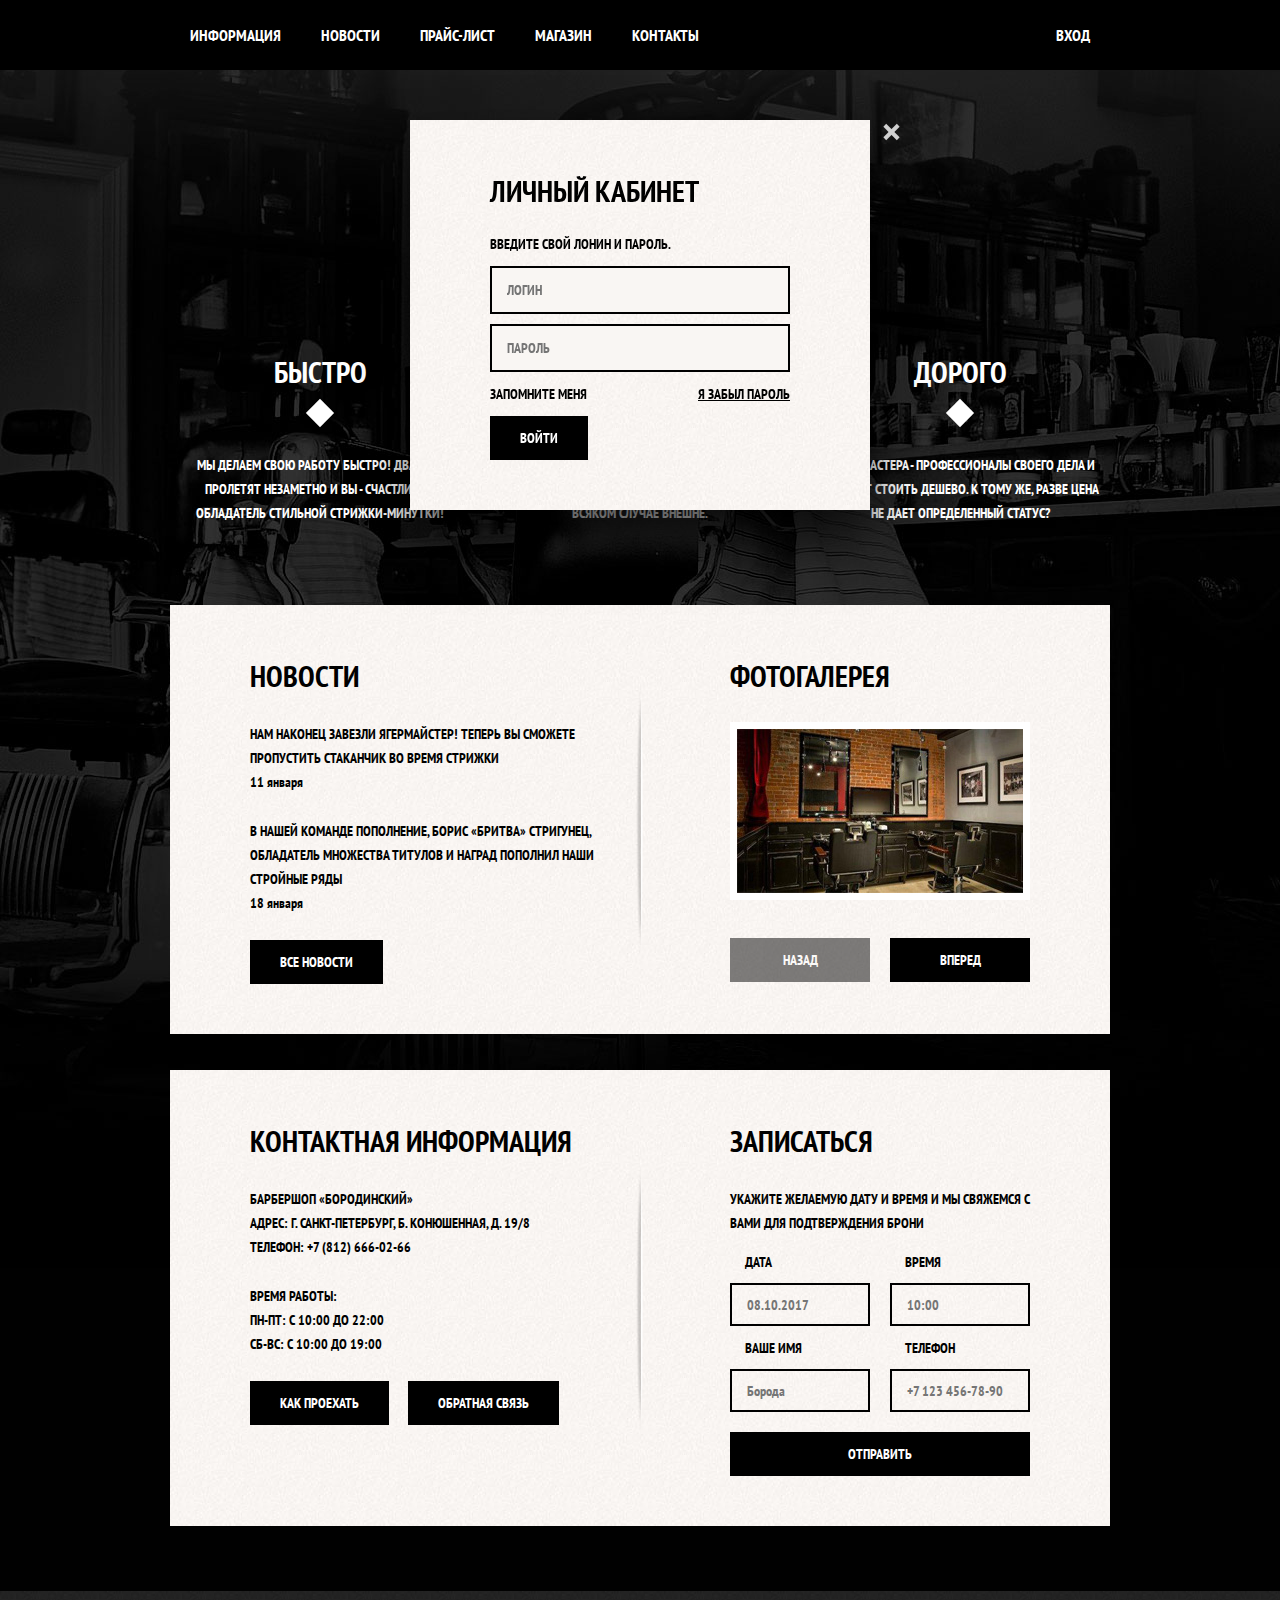
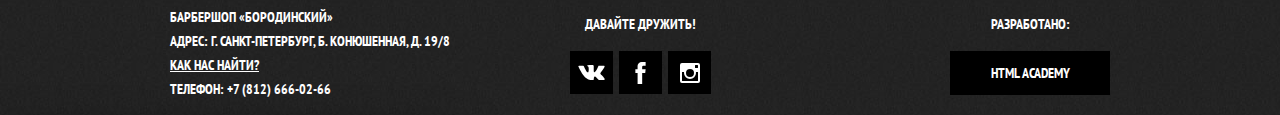
==== commit da44893c: "25" ====
--- a/beards/index.html
+++ b/beards/index.html
@@ -224,7 +224,7 @@
     </footer>
     <section class="modal modal-login">
       <h2>Личный кабинет</h2>
-      <p>Введите свой лонин и пароль.</p>
+      <p class="modal-description">Введите свой лонин и пароль.</p>
       <form
         class="login-form"
         action="https://echo.htmlacademy.ru"
@@ -243,7 +243,7 @@
         <p>
           <label class="visually-hidden" for="user-password">Пароль</label>
           <input
-            class="login-icon-passsword"
+            class="login-icon-password"
             id="user-password"
             type="password"
             name="password"
--- a/beards/css/style.css
+++ b/beards/css/style.css
@@ -604,18 +604,62 @@
 
   background-color: #ffffff;
 }
-
+.modal-login {
+  width:300px;
+  padding: 50px 80px;
+  top:120px;
+  left:50%;
+  margin-left: -230px;
+}
+.modal-close {
+  width: 22px;
+  height: 22px;
+  font-size: 0;
+  position: absolute;
+  top: 0;
+  right: -34px;
+  background-color: transparent;
+  border: 0;
+}
+.modal-close::before,
+.modal-close::after {
+  content: "";
+  position: absolute;
+  top: 10px;
+  left: 0px;
+  width: 19px;
+  height: 4px;
+  background-color: #d0d0d0;
+}
+.modal-close::before {
+  transform: rotate(45deg);
+}
+.modal-close::after {
+  transform: rotate(-45deg);
+}
 .modal {
+  position: fixed;
   color: #000000;
   background-color: #f8f3f0;
   background-image: url("../img/pattern-light.jpg");
   background-position: 0 0;
   background-repeat: repeat;
+  box-shadow: 0 30px 50px rgba(0, 0, 0, 0.7);
 }
 
 .modal h2 {
+  margin: 0;
+  margin-bottom: 20px;
   font-size: 30px;
   line-height: 42px;
+}
+.modal-description {
+  margin: 0;
+  margin-bottom: 10px;
+}
+.login-form p {
+  margin: 0;
+  margin-bottom: 10px;
 }
 
 .login-form input[type="text"],
@@ -625,10 +669,24 @@
   text-transform: uppercase;
   background-color: #f9f6f3;
   border: 2px solid #000000;
-}
-
+  width: 300px;
+  padding: 10px 15px;
+  padding-right: 40px;
+  box-sizing: border-box;
+}
+.login-icon-user {
+  background: url("/img/user.png") 270px center no-repeat;
+}
+.login-icon-password {
+  background: url("/img/lock.png") 270px center no-repeat;
+}
 .login-form input:focus {
   border-color: #663d15;
+}
+.login-password-info {
+  display: flex;
+  flex-wrap: wrap;
+  justify-content: space-between;  
 }
 
 .login-checkbox:hover,
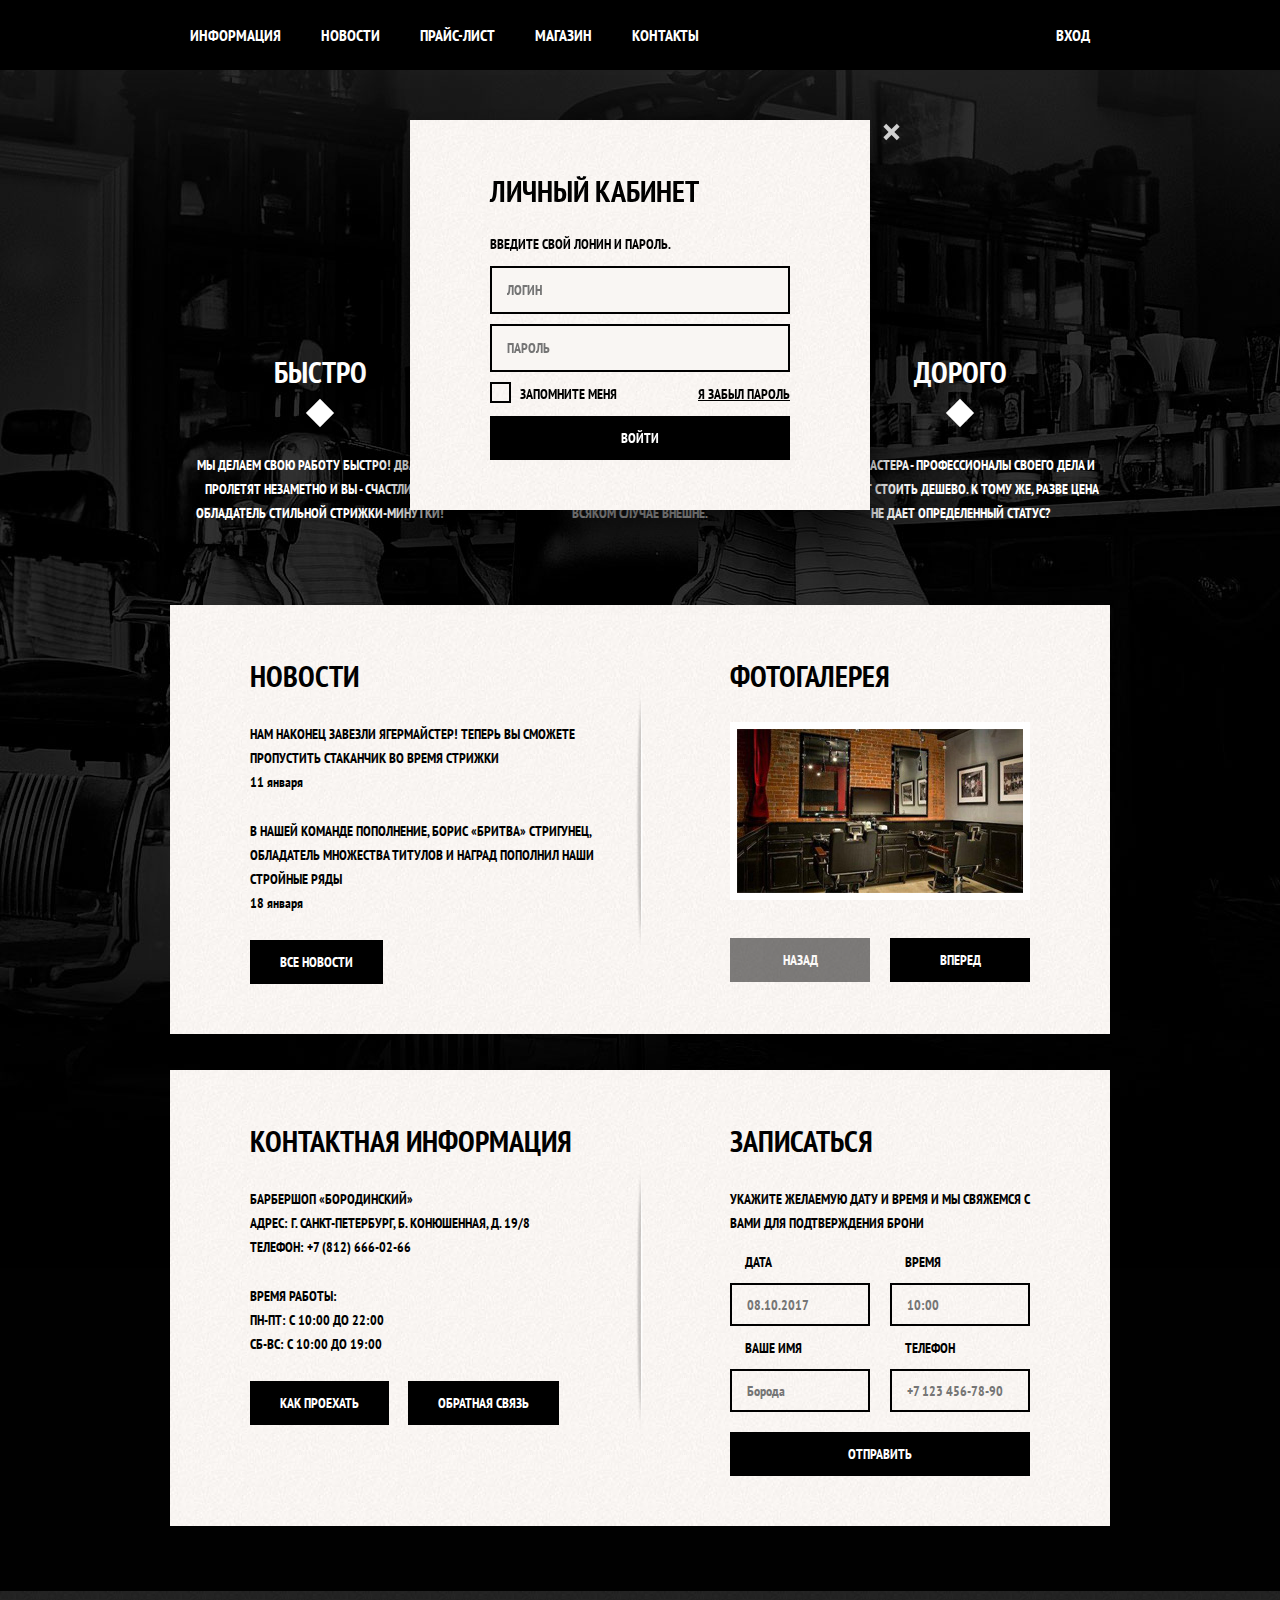
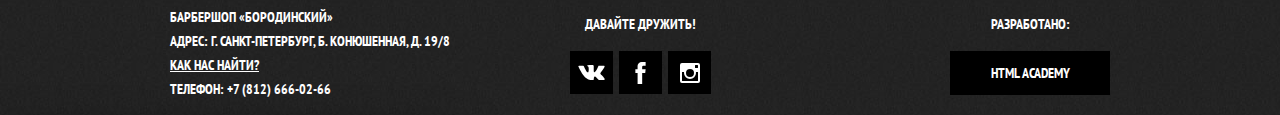
==== commit b07f86a4: "end log in" ====
--- a/beards/index.html
+++ b/beards/index.html
@@ -250,7 +250,7 @@
             placeholder="Пароль"
           />
         </p>
-        <p class="login-password-info">
+        <p class="login-help">
           <label class="login-checkbox">
             <input type="checkbox" name="remember" class="visually-hidden" />
             <span class="checkbox-indicator"></span>
--- a/beards/css/style.css
+++ b/beards/css/style.css
@@ -683,16 +683,54 @@
 .login-form input:focus {
   border-color: #663d15;
 }
-.login-password-info {
+.login-help {
   display: flex;
   flex-wrap: wrap;
-  justify-content: space-between;  
-}
-
+  justify-content: space-between;
+  margin: 15px 0;  
+}
+.login-checkbox {
+  position: relative;
+  padding-left: 30px;
+  cursor: pointer;
+}
+.login-checkbox input[type="checkbox"] + .checkbox-indicator {
+  position: absolute;
+  top: 0;
+  left: 0;
+  width: 17px;
+  height: 17px;
+  border: 2px solid #000000;
+}
+.login-checkbox input[type="checkbox"]:focus + .checkbox-indicator {
+  border-color: #663d15;
+  outline: thin dotted;
+  outline: 5px auto -webkit-focus-ring-color;
+}
 .login-checkbox:hover,
 .login-checkbox:focus {
   color: #663d15;
 }
+.login-checkbox input[type="checkbox"]:checked + .checkbox-indicator::before,
+.login-checkbox input[type="checkbox"]:checked + .checkbox-indicator::after {
+  content: ""; 
+  position: absolute;
+  top: 8px;
+  left: 1px;
+  width: 15px;
+  height: 2px;
+  background-color: #000000;
+}
+.login-checkbox input[type="checkbox"]:checked + .checkbox-indicator::before {
+  transform: rotate(45deg);
+}
+.login-checkbox input[type="checkbox"]:checked + .checkbox-indicator::after {
+  transform: rotate(-45deg);
+}
+.login-form .button {
+  width: 100%;
+  margin-right: 0;
+}
 
 .restore {
   color: #000000;
